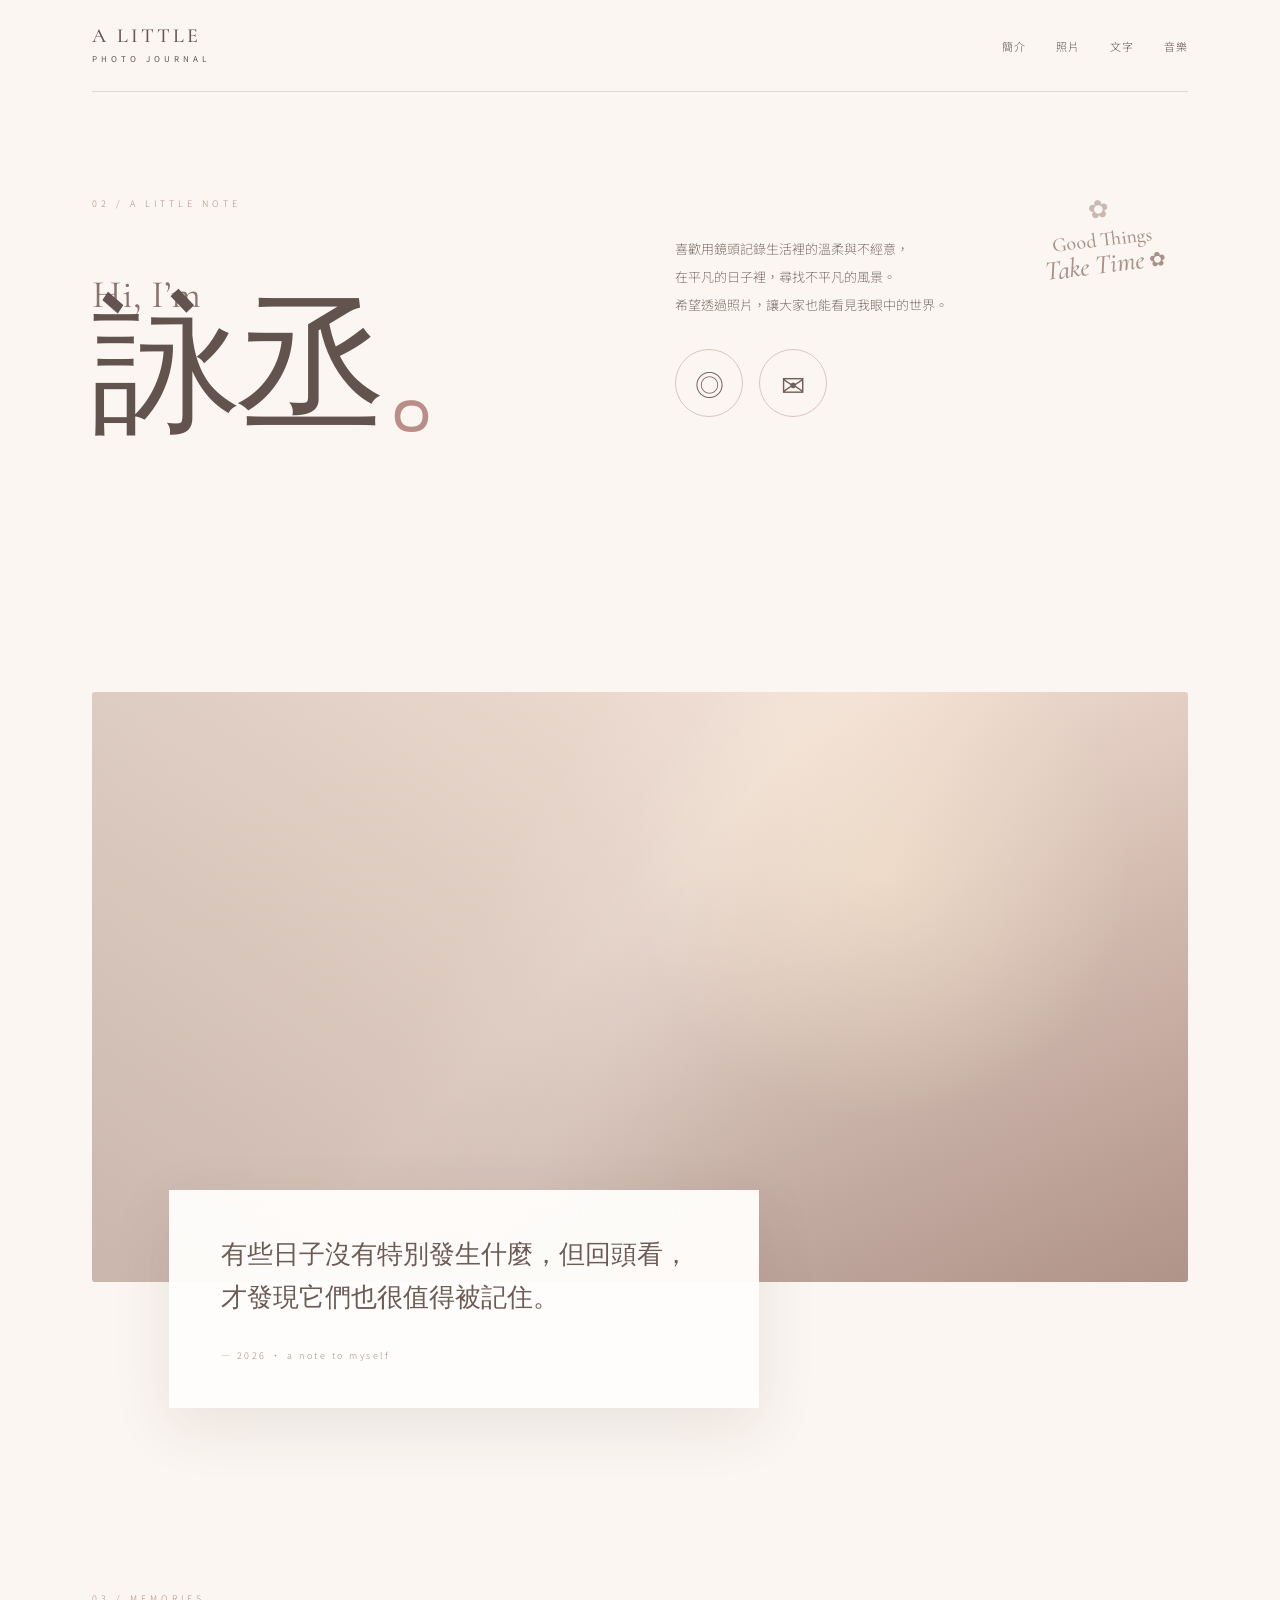
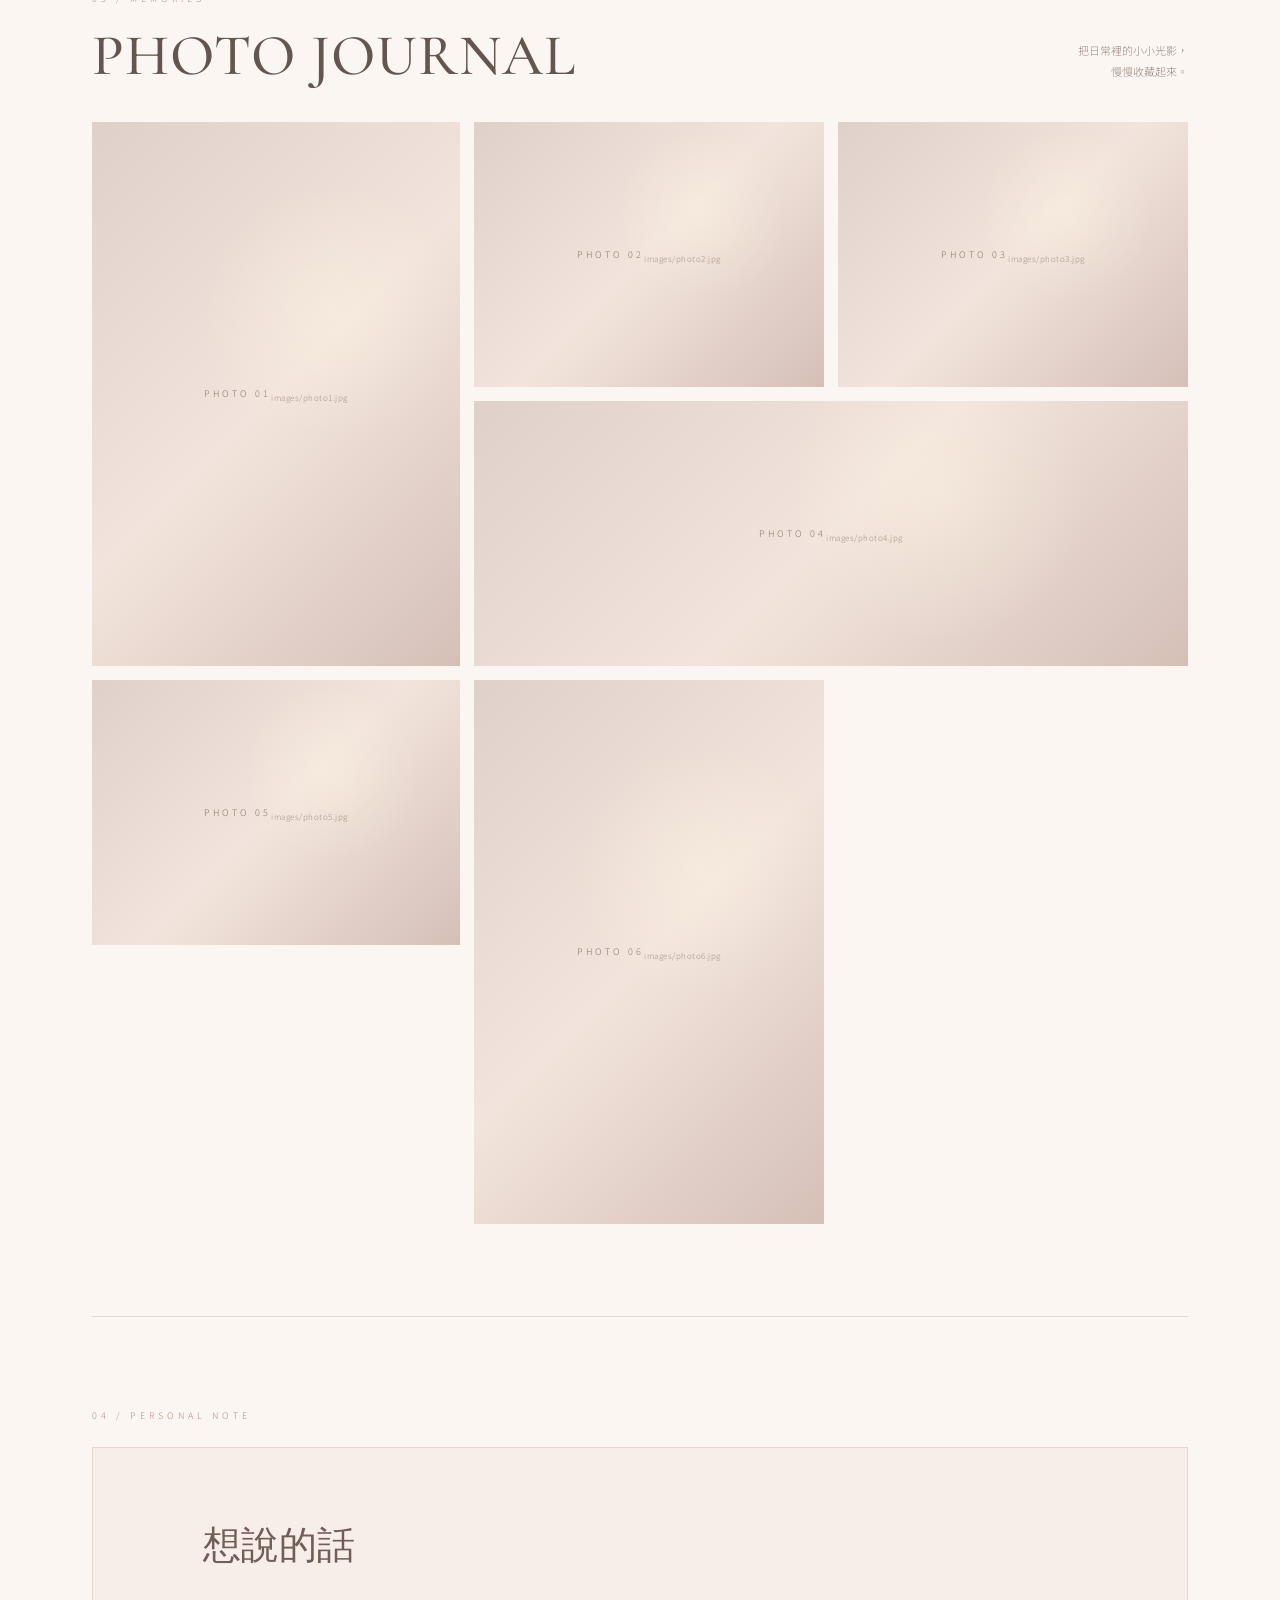
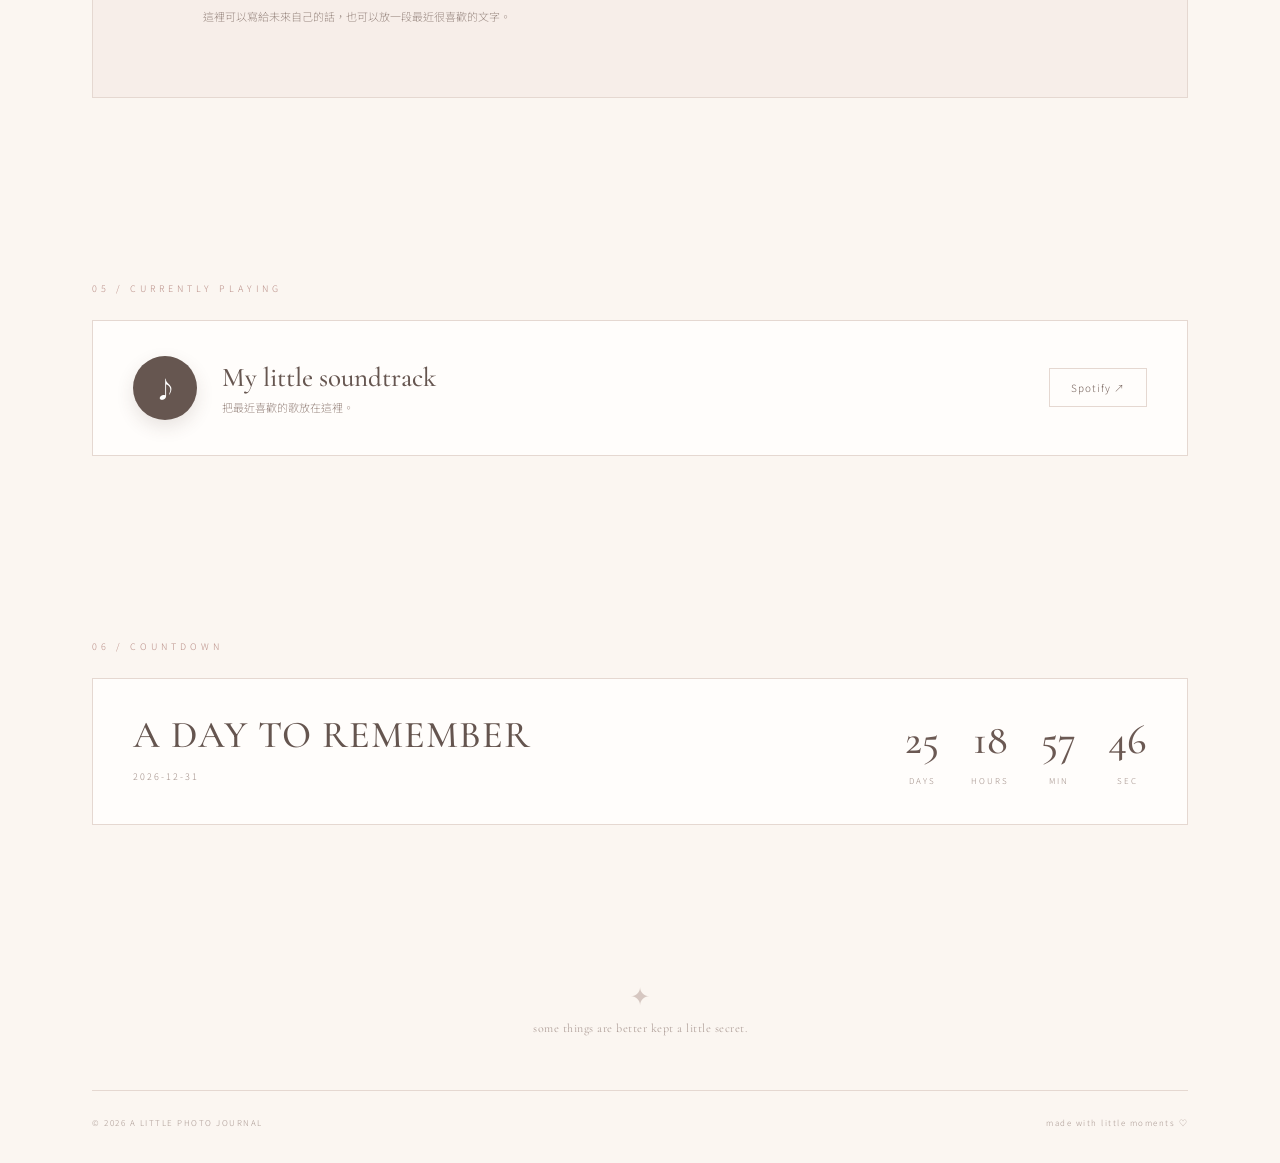
==== index.html @ cb3385e9 "更新 index.html" ====
<!doctype html>

<html lang="zh-Hant">
<head>
<meta charset="utf-8">
<meta name="viewport" content="width=device-width,initial-scale=1">
<meta name="description" content="A Little Photo Journal">
<title>A Little Photo Journal · V9</title>
<link rel="stylesheet" href="style.css">
</head>
<body>
<div class="page">
<header>
  <div class="brand">
    A LITTLE<br>
    <small>PHOTO JOURNAL</small>
  </div>
  <nav>
    <a href="#about">簡介</a>
    <a href="#photos">照片</a>
    <a href="#note">文字</a>
    <a href="#music">音樂</a>
  </nav>
</header>
<main>
<!-- =========================
     01 / ABOUT
========================= -->
<section id="about" class="intro">
  <div class="eyebrow">
    02 / A LITTLE NOTE
  </div>
  <div class="introGrid">
<div>
  <p class="hi">Hi, I’m</p>
  <h1>詠丞<span>。</span></h1>
</div>
<div class="introText">
  <p>
    喜歡用鏡頭記錄生活裡的溫柔與不經意，<br>
    在平凡的日子裡，尋找不平凡的風景。<br>
    希望透過照片，讓大家也能看見我眼中的世界。
  </p>
  <div class="socials">
    <a
      class="social instagram"
      href="#"
      aria-label="Instagram"
      target="_blank"
    >◎</a>
    <a
      class="social email"
      href="mailto:"
      aria-label="Email"
    >✉</a>
  </div>
</div>
  </div>
  <div class="flower">
    Good Things<br>
    <i>Take Time</i> ✿
  </div>
</section>
<!-- =========================
     HERO + ONE QUOTE
========================= -->
<section class="hero">
  <div class="heroPhoto">
<div>
  YOUR HERO PHOTO
  <small>
    把你的照片放到 images/hero.jpg
  </small>
</div>
  </div>
  <!-- 佳句只保留這一個 -->
  <div class="quote">
<p>
  有些日子沒有特別發生什麼，但回頭看，
  才發現它們也很值得被記住。
</p>
<small>
  — 2026 · a note to myself
</small>
  </div>
</section>
<!-- =========================
     03 / PHOTO JOURNAL
========================= -->
<section id="photos">
  <div class="head">
<div>
  <div class="eyebrow">
    03 / MEMORIES
  </div>
  <h2>
    PHOTO JOURNAL
  </h2>
</div>
<p>
  把日常裡的小小光影，<br>
  慢慢收藏起來。
</p>
  </div>
  <div class="grid">
<div class="photo tall">
  PHOTO 01
  <small>images/photo1.jpg</small>
</div>
<div class="photo">
  PHOTO 02
  <small>images/photo2.jpg</small>
</div>
<div class="photo">
  PHOTO 03
  <small>images/photo3.jpg</small>
</div>
<div class="photo wide">
  PHOTO 04
  <small>images/photo4.jpg</small>
</div>
<div class="photo">
  PHOTO 05
  <small>images/photo5.jpg</small>
</div>
<div class="photo tall">
  PHOTO 06
  <small>images/photo6.jpg</small>
</div>
  </div>
</section>
<!-- =========================
     04 / PERSONAL NOTE
     不再放重複佳句
========================= -->
<section id="note" class="note">
  <div class="eyebrow">
    04 / PERSONAL NOTE
  </div>
  <div class="noteBox">
<p>
  想說的話
</p>
<small>
  這裡可以寫給未來自己的話，也可以放一段最近很喜歡的文字。
</small>
  </div>
</section>
<!-- =========================
     05 / MUSIC
========================= -->
<section id="music">
  <div class="eyebrow">
    05 / CURRENTLY PLAYING
  </div>
  <div class="music">
<div class="record">
  ♪
</div>
<div>
  <h3>
    My little soundtrack
  </h3>
  <p>
    把最近喜歡的歌放在這裡。
  </p>
</div>
<a
  href="#"
  class="musicBtn"
  target="_blank"
>
  Spotify ↗
</a>
  </div>
</section>
<!-- =========================
     06 / COUNTDOWN
========================= -->
<section>
  <div class="eyebrow">
    06 / COUNTDOWN
  </div>
  <div class="count">
<div>
  <h2>
    A DAY TO REMEMBER
  </h2>
  <small>
    2026-12-31
  </small>
</div>
<div class="nums">
  <div>
    <b id="d">0</b>
    <small>DAYS</small>
  </div>
  <div>
    <b id="h">0</b>
    <small>HOURS</small>
  </div>
  <div>
    <b id="m">0</b>
    <small>MIN</small>
  </div>
  <div>
    <b id="s">0</b>
    <small>SEC</small>
  </div>
</div>
  </div>
</section>
<!-- =========================
     SECRET BUTTON
========================= -->
<section class="secret">
  <button id="secretBtn">
    ✦
  </button>
  <p>
    some things are better kept a little secret.
  </p>
</section>
</main>
<footer>
  <span>
    © 2026 A LITTLE PHOTO JOURNAL
  </span>
  <span>
    made with little moments ♡
  </span>
</footer>
</div>
<!-- =========================
     SECRET LOGIN MODAL
========================= -->
<div
  id="modal"
  class="modal hidden"
>
  <div class="modalBox">
<button
  id="close"
  aria-label="Close"
>
  ×
</button>
<div class="eyebrow">
  PRIVATE AREA
</div>
<h2>
  Welcome back.
</h2>
<p>
  輸入密碼進入編輯區
</p>
<input
  id="pw"
  type="password"
  placeholder="Password"
  autocomplete="current-password"
>
<button id="enter">
  Enter
</button>
<div id="err"></div>
  </div>
</div>
<script src="script.js"></script>
</body>
</html>
---- style.css ----
@import url('https://fonts.googleapis.com/css2?family=Cormorant+Garamond:wght@400;500;600&family=Noto+Sans+TC:wght@300;400;500&display=swap');

:root{
  --bg:#fbf6f1;
  --paper:#fffdfb;
  --cream:#f5ebe5;
  --pink:#d8b8b0;
  --rose:#b98e87;
  --brown:#665650;
  --muted:#9d8d86;
  --line:#e5d8d1;
}

*{
  box-sizing:border-box;
}

html{
  scroll-behavior:smooth;
}

body{
  margin:0;
  background:var(--bg);
  color:var(--brown);
  font-family:'Noto Sans TC',sans-serif;
  font-weight:300;
}

.page{
  width:min(1180px,100%);
  margin:auto;
  padding:0 42px;
}

/* =========================
   HEADER
========================= */

header{
  height:92px;
  display:flex;
  align-items:center;
  justify-content:space-between;
  border-bottom:1px solid var(--line);
}

.brand{
  font:500 20px/0.85 'Cormorant Garamond',serif;
  letter-spacing:3px;
  color:var(--brown);
}

.brand small{
  display:block;
  margin-top:8px;
  font:400 8px 'Noto Sans TC',sans-serif;
  letter-spacing:4px;
}

nav{
  display:flex;
  gap:30px;
}

nav a{
  position:relative;
  color:var(--brown);
  text-decoration:none;
  font-size:11px;
  letter-spacing:1px;
}

nav a::after{
  content:"";
  position:absolute;
  left:0;
  bottom:-6px;
  width:0;
  height:1px;
  background:var(--rose);
  transition:.3s;
}

nav a:hover::after{
  width:100%;
}

/* =========================
   COMMON
========================= */

section{
  padding:92px 0;
}

.eyebrow{
  margin-bottom:25px;
  color:var(--rose);
  font-size:9px;
  letter-spacing:4px;
}

h1,h2,h3,p{
  margin-top:0;
}

/* =========================
   INTRO
========================= */

.intro{
  position:relative;
  min-height:590px;
  padding-top:105px;
  padding-bottom:70px;
}

.introGrid{
  display:grid;
  grid-template-columns:1fr 1fr;
  gap:70px;
  align-items:end;
}

.hi{
  margin:0 0 -8px;
  font:400 39px 'Cormorant Garamond',serif;
  color:#88736c;
}

h1{
  margin:0;
  font:500 clamp(90px,12vw,150px)/.78 'Cormorant Garamond',serif;
  letter-spacing:-6px;
  color:#62534e;
}

h1 span{
  color:var(--rose);
}

.introText{
  max-width:480px;
  padding-bottom:10px;
  font-size:13px;
  line-height:2.15;
  color:#81716b;
}

.socials{
  display:flex;
  gap:16px;
  margin-top:30px;
}

.social{
  width:68px;
  height:68px;
  display:grid;
  place-items:center;
  border:1px solid #d8c6bf;
  border-radius:50%;
  color:#725f59;
  text-decoration:none;
  font-size:29px;
  transition:.3s;
}

.social:hover{
  background:#725f59;
  color:#fff;
  transform:translateY(-3px);
}

/* decorative flower text */

.flower{
  position:absolute;
  right:25px;
  top:105px;
  text-align:center;
  color:#aa9189;
  font:500 20px/1.05 'Cormorant Garamond',serif;
  transform:rotate(-7deg);
}

.flower::before{
  content:"✿";
  display:block;
  margin-bottom:7px;
  font-size:25px;
  opacity:.6;
}

.flower i{
  font-size:27px;
  font-style:italic;
}

/* =========================
   HERO
========================= */

.hero{
  padding-top:10px;
}

.heroPhoto{
  position:relative;
  height:590px;
  overflow:hidden;
  border-radius:3px;
  display:flex;
  align-items:flex-end;
  justify-content:center;
  text-align:center;

  background:
    linear-gradient(
      180deg,
      rgba(255,240,225,.12),
      rgba(86,64,55,.22)
    ),
    linear-gradient(
      135deg,
      #d8c7bd 0%,
      #efdcd2 45%,
      #c9aaa0 100%
    );

  color:rgba(255,255,255,.8);
  letter-spacing:3px;
  font-size:10px;
}

.heroPhoto::before{
  content:"";
  position:absolute;
  inset:0;
  background:
    radial-gradient(
      circle at 72% 30%,
      rgba(255,241,211,.45),
      transparent 28%
    ),
    linear-gradient(
      120deg,
      transparent 35%,
      rgba(255,255,255,.12),
      transparent 65%
    );
}

.heroPhoto > div{
  position:relative;
  z-index:1;
  padding-bottom:42px;
}

.heroPhoto small{
  display:block;
  margin-top:9px;
  font-size:9px;
  letter-spacing:1px;
  opacity:.75;
}

/* quote card */

.quote{
  position:relative;
  z-index:2;
  width:min(590px,88%);
  margin:-92px 0 0 7%;
  padding:44px 52px;
  background:rgba(255,253,251,.97);
  box-shadow:0 18px 55px rgba(75,52,45,.10);
}

.quote p{
  margin:0 0 20px;
  font:400 26px/1.65 'Cormorant Garamond',serif;
  color:#6d5b55;
}

.quote small{
  color:#a18e87;
  font-size:9px;
  letter-spacing:2.5px;
}

/* =========================
   PHOTO JOURNAL
========================= */

.head{
  display:flex;
  justify-content:space-between;
  align-items:flex-end;
  margin-bottom:40px;
}

.head h2{
  margin:0;
}

.head p{
  margin:0;
  color:#9b8982;
  font-size:11px;
  line-height:1.9;
  text-align:right;
}

h2{
  font:500 58px/.9 'Cormorant Garamond',serif;
  letter-spacing:1px;
  color:#65554f;
}

/* photo grid */

.grid{
  display:grid;
  grid-template-columns:1.05fr 1fr 1fr;
  grid-auto-rows:265px;
  gap:14px;
}

.photo{
  position:relative;
  overflow:hidden;
  display:flex;
  align-items:center;
  justify-content:center;
  text-align:center;

  background:
    linear-gradient(
      135deg,
      #dfd0c9,
      #f2e4dc 50%,
      #d5c0b8
    );

  color:rgba(105,82,74,.75);
  font-size:9px;
  letter-spacing:3px;
  transition:.4s;
}

.photo::before{
  content:"";
  position:absolute;
  inset:0;
  background:
    radial-gradient(
      circle at 65% 35%,
      rgba(255,246,227,.35),
      transparent 30%
    );
}

.photo:hover{
  transform:translateY(-4px);
  box-shadow:0 14px 30px rgba(70,50,43,.10);
}

.photo > *{
  position:relative;
  z-index:1;
}

.photo small{
  display:block;
  margin-top:8px;
  color:rgba(105,82,74,.55);
  font-size:8px;
  letter-spacing:.5px;
}

.tall{
  grid-row:span 2;
}

.wide{
  grid-column:span 2;
}

/* =========================
   PERSONAL NOTE
========================= */

.note{
  border-top:1px solid var(--line);
}

.noteBox{
  padding:70px 10%;
  border:1px solid var(--line);
  background:#f7eee9;
}

.noteBox p{
  margin:0 0 27px;
  font:400 38px/1.5 'Cormorant Garamond',serif;
  color:#705e57;
}

.noteBox small{
  color:#9c8b84;
  font-size:11px;
  line-height:2;
}

/* =========================
   MUSIC
========================= */

.music,
.count{
  display:flex;
  align-items:center;
  gap:25px;
  padding:35px 40px;
  background:var(--paper);
  border:1px solid var(--line);
}

.record{
  width:64px;
  height:64px;
  flex:none;
  display:grid;
  place-items:center;
  border-radius:50%;
  background:#665650;
  color:white;
  font-size:23px;
  box-shadow:0 7px 18px rgba(75,54,48,.13);
}

.music h3{
  margin:0 0 5px;
  font:500 27px 'Cormorant Garamond',serif;
}

.music p{
  margin:0;
  color:#9b8982;
  font-size:11px;
}

.musicBtn{
  margin-left:auto;
  padding:11px 21px;
  border:1px solid var(--line);
  color:#77645d;
  text-decoration:none;
  font-size:10px;
  letter-spacing:1px;
  transition:.3s;
}

.musicBtn:hover{
  background:#77645d;
  color:#fff;
}

/* =========================
   COUNTDOWN
========================= */

.count{
  justify-content:space-between;
}

.count h2{
  margin:0 0 9px;
  font-size:38px;
}

.count > div > small{
  color:#a08e87;
  font-size:9px;
  letter-spacing:2px;
}

.nums{
  display:flex;
  gap:32px;
  text-align:center;
}

.nums b{
  display:block;
  font:500 42px 'Cormorant Garamond',serif;
  color:#6b5953;
}

.nums small{
  color:#a18f88;
  font-size:8px;
  letter-spacing:2px;
}

/* =========================
   SECRET
========================= */

.secret{
  padding:65px 0 55px;
  text-align:center;
}

.secret button{
  border:0;
  background:none;
  color:#b8a29a;
  font-size:24px;
  cursor:pointer;
  opacity:.55;
  transition:.35s;
}

.secret button:hover{
  opacity:1;
  transform:rotate(15deg) scale(1.15);
}

.secret p{
  margin:9px 0 0;
  color:#b0a09a;
  font:400 12px 'Cormorant Garamond',serif;
  letter-spacing:.5px;
}

/* =========================
   FOOTER
========================= */

footer{
  display:flex;
  justify-content:space-between;
  padding:26px 0 35px;
  border-top:1px solid var(--line);
  color:#aa9992;
  font-size:8px;
  letter-spacing:1.5px;
}

/* =========================
   PASSWORD MODAL
========================= */

.modal{
  position:fixed;
  inset:0;
  z-index:100;
  display:grid;
  place-items:center;
  padding:20px;
  background:rgba(57,43,38,.35);
  backdrop-filter:blur(8px);
}

.hidden{
  display:none;
}

.modalBox{
  position:relative;
  width:min(390px,100%);
  padding:48px;
  text-align:center;
  background:#fbf6f1;
  box-shadow:0 25px 70px rgba(40,30,25,.18);
}

.modalBox #close{
  position:absolute;
  top:13px;
  right:18px;
  border:0;
  background:none;
  color:#9b8982;
  font-size:25px;
  cursor:pointer;
}

.modalBox h2{
  margin-bottom:10px;
  font-size:43px;
}

.modalBox p{
  color:#9d8c85;
  font-size:11px;
}

.modalBox input{
  width:100%;
  margin:12px 0;
  padding:14px;
  border:1px solid var(--line);
  outline:none;
  background:white;
  color:#665650;
  text-align:center;
  font-family:'Noto Sans TC',sans-serif;
}

.modalBox input:focus{
  border-color:#c6a49c;
}

.modalBox #enter{
  width:100%;
  padding:13px;
  border:0;
  background:#665650;
  color:white;
  cursor:pointer;
  font-size:11px;
  letter-spacing:1px;
  transition:.3s;
}

.modalBox #enter:hover{
  background:#4e403b;
}

.modalBox #err{
  min-height:18px;
  margin-top:10px;
  color:#b56f69;
  font-size:10px;
}

/* =========================
   MOBILE
========================= */

@media(max-width:760px){

  .page{
    padding:0 20px;
  }

  header{
    height:76px;
  }

  .brand{
    font-size:17px;
  }

  nav{
    gap:13px;
  }

  nav a{
    font-size:9px;
  }

  section{
    padding:65px 0;
  }

  .intro{
    min-height:auto;
    padding-top:70px;
  }

  .introGrid{
    grid-template-columns:1fr;
    gap:38px;
  }

  .hi{
    font-size:34px;
  }

  h1{
    font-size:86px;
    letter-spacing:-4px;
  }

  .introText{
    font-size:12px;
  }

  .flower{
    display:none;
  }

  .social{
    width:60px;
    height:60px;
    font-size:25px;
  }

  .heroPhoto{
    height:430px;
  }

  .quote{
    width:92%;
    margin:-52px auto 0;
    padding:30px 27px;
  }

  .quote p{
    font-size:22px;
  }

  .head{
    display:block;
  }

  .head p{
    margin-top:18px;
    text-align:left;
  }

  h2{
    font-size:46px;
  }

  .grid{
    grid-template-columns:1fr 1fr;
    grid-auto-rows:205px;
    gap:9px;
  }

  .noteBox{
    padding:42px 25px;
  }

  .noteBox p{
    font-size:29px;
  }

  .music,
  .count{
    padding:25px;
    flex-wrap:wrap;
  }

  .musicBtn{
    margin-left:0;
  }

  .nums{
    width:100%;
    justify-content:space-between;
    gap:7px;
  }

  .count h2{
    font-size:29px;
  }

  .nums b{
    font-size:31px;
  }

  footer{
    display:block;
    line-height:2;
  }

  footer span{
    display:block;
  }

  .modalBox{
    padding:42px 28px;
  }
}
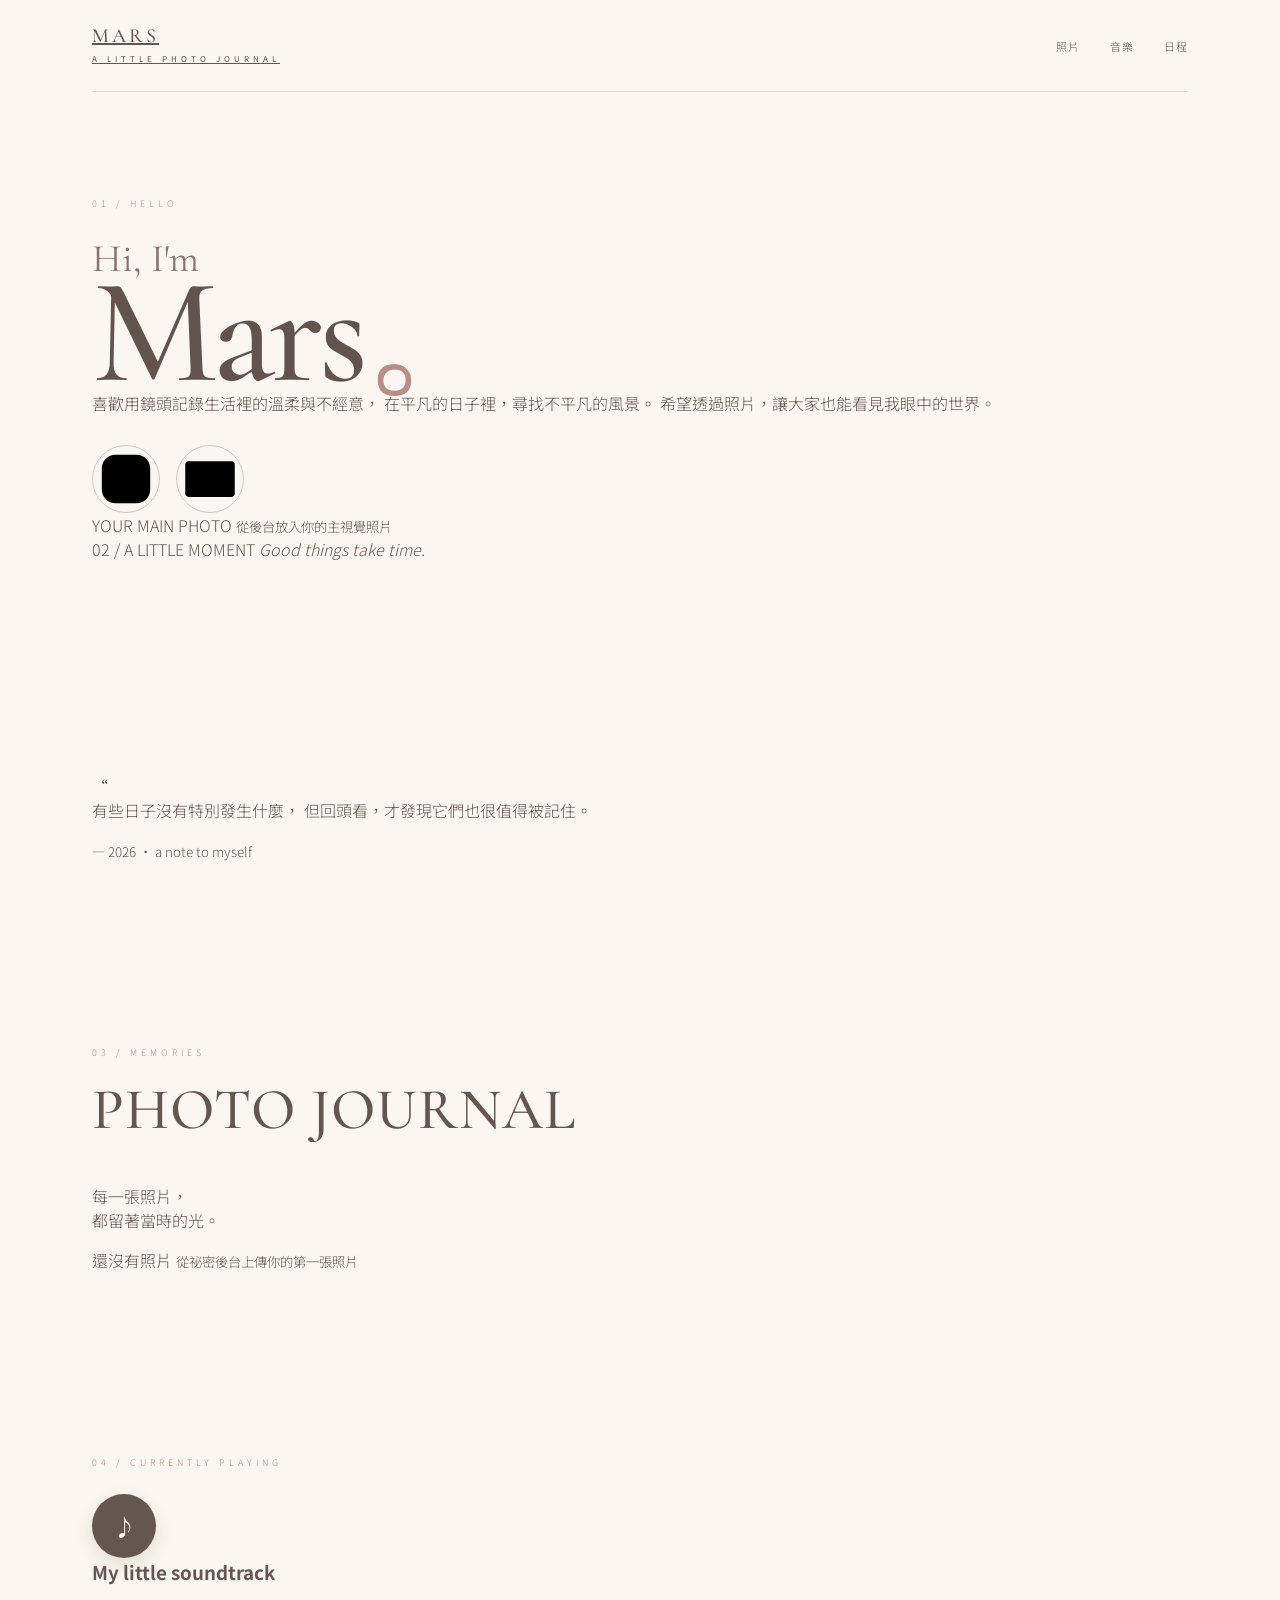
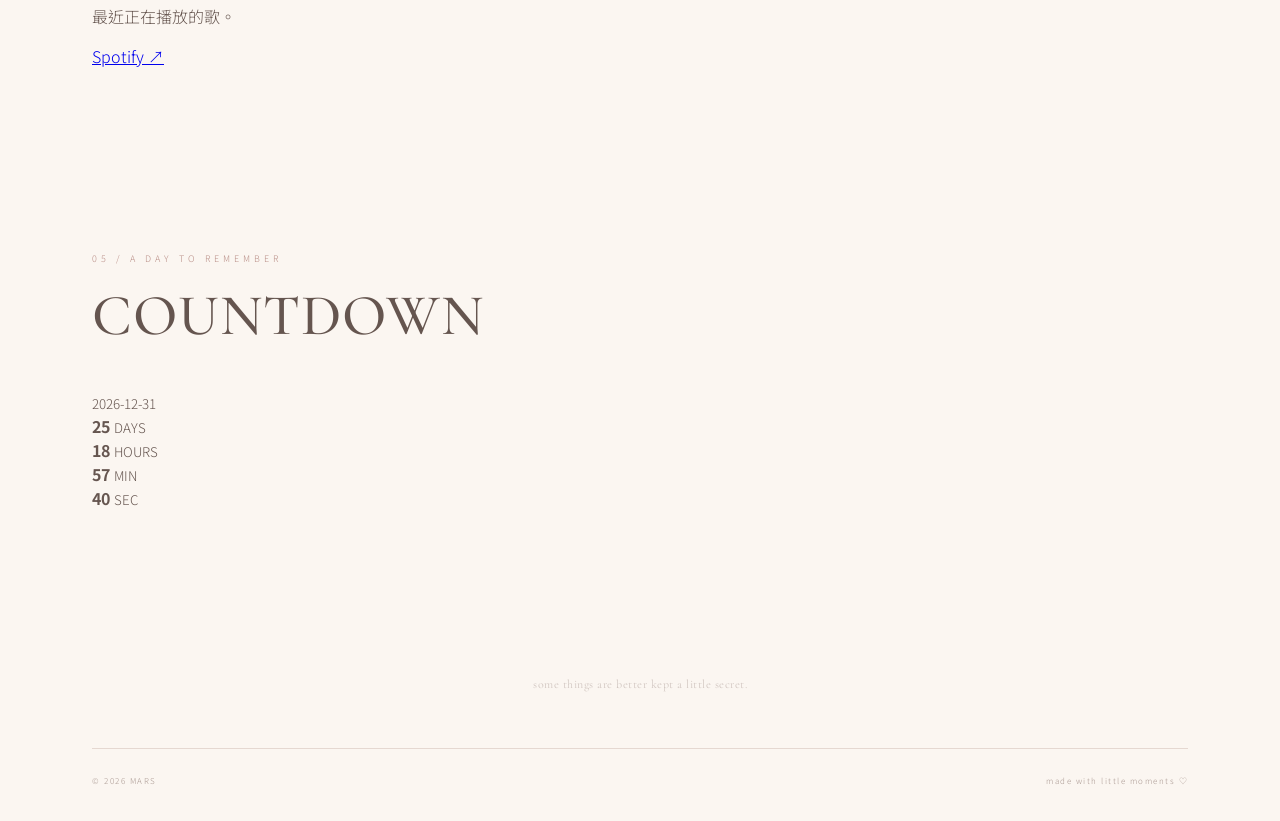
==== commit 2f12829f: "更新 index.html" ====
--- a/index.html
+++ b/index.html
@@ -4,82 +4,139 @@
 <head>
 <meta charset="utf-8">
 <meta name="viewport" content="width=device-width,initial-scale=1">
-<meta name="description" content="A Little Photo Journal">
-<title>A Little Photo Journal · V9</title>
+<meta name="description" content="Mars · A Little Photo Journal">
+<title>Mars · A Little Photo Journal</title>
 <link rel="stylesheet" href="style.css">
 </head>
 <body>
 <div class="page">
 <header>
-  <div class="brand">
-    A LITTLE<br>
-    <small>PHOTO JOURNAL</small>
-  </div>
+  <a class="brand" href="#">
+    MARS
+    <small>A LITTLE PHOTO JOURNAL</small>
+  </a>
   <nav>
-    <a href="#about">簡介</a>
     <a href="#photos">照片</a>
-    <a href="#note">文字</a>
     <a href="#music">音樂</a>
+    <a href="#schedule">日程</a>
   </nav>
 </header>
 <main>
 <!-- =========================
-     01 / ABOUT
-========================= -->
-<section id="about" class="intro">
-  <div class="eyebrow">
-    02 / A LITTLE NOTE
-  </div>
-  <div class="introGrid">
-<div>
-  <p class="hi">Hi, I’m</p>
-  <h1>詠丞<span>。</span></h1>
-</div>
-<div class="introText">
-  <p>
-    喜歡用鏡頭記錄生活裡的溫柔與不經意，<br>
-    在平凡的日子裡，尋找不平凡的風景。<br>
-    希望透過照片，讓大家也能看見我眼中的世界。
-  </p>
-  <div class="socials">
-    <a
-      class="social instagram"
-      href="#"
-      aria-label="Instagram"
-      target="_blank"
-    >◎</a>
-    <a
-      class="social email"
-      href="mailto:"
-      aria-label="Email"
-    >✉</a>
-  </div>
-</div>
-  </div>
-  <div class="flower">
-    Good Things<br>
-    <i>Take Time</i> ✿
-  </div>
-</section>
-<!-- =========================
-     HERO + ONE QUOTE
-========================= -->
-<section class="hero">
-  <div class="heroPhoto">
-<div>
-  YOUR HERO PHOTO
+     01 / HOME
+========================= -->
+<section class="intro">
+  <div class="intro-copy">
+<div class="eyebrow">
+  01 / HELLO
+</div>
+<p class="hi">
+  Hi, I'm
+</p>
+<h1 id="name">
+  Mars<span>。</span>
+</h1>
+<p id="introText" class="intro-text">
+  喜歡用鏡頭記錄生活裡的溫柔與不經意，
+  在平凡的日子裡，尋找不平凡的風景。
+  希望透過照片，讓大家也能看見我眼中的世界。
+</p>
+<!-- IG / EMAIL -->
+<div class="socials">
+  <a
+    id="instagramLink"
+    class="social"
+    href="https://www.instagram.com/_oso7.m4r5/"
+    target="_blank"
+    rel="noopener"
+    aria-label="Instagram"
+  >
+    <!-- Instagram icon -->
+    <svg viewBox="0 0 24 24">
+      <rect
+        x="3.2"
+        y="3.2"
+        width="17.6"
+        height="17.6"
+        rx="5"
+      />
+      <circle
+        cx="12"
+        cy="12"
+        r="4.1"
+      />
+      <circle
+        class="dot"
+        cx="17.5"
+        cy="6.6"
+        r="1.1"
+      />
+    </svg>
+  </a>
+  <a
+    id="emailLink"
+    class="social"
+    href="mailto:marsmars1000507@gmail.com"
+    aria-label="Gmail"
+  >
+    <!-- Gmail style icon -->
+    <svg viewBox="0 0 24 24">
+      <path
+        d="M3.5 6.2
+           L12 12.7
+           L20.5 6.2"
+      />
+      <path
+        d="M4.2 5.5
+           H19.8
+           C20.5 5.5 21 6 21 6.7
+           V17.3
+           C21 18 20.5 18.5 19.8 18.5
+           H4.2
+           C3.5 18.5 3 18 3 17.3
+           V6.7
+           C3 6 3.5 5.5 4.2 5.5Z"
+      />
+    </svg>
+  </a>
+</div>
+  </div>
+  <!-- MAIN VISUAL -->
+  <div class="hero-visual">
+<div
+  id="heroPhoto"
+  class="hero-photo placeholder"
+>
+  <span>
+    YOUR MAIN PHOTO
+  </span>
   <small>
-    把你的照片放到 images/hero.jpg
+    從後台放入你的主視覺照片
   </small>
 </div>
-  </div>
-  <!-- 佳句只保留這一個 -->
-  <div class="quote">
-<p>
-  有些日子沒有特別發生什麼，但回頭看，
-  才發現它們也很值得被記住。
-</p>
-<small>
+<div class="hero-caption">
+  <span>
+    02 / A LITTLE MOMENT
+  </span>
+  <i>
+    Good things take time.
+  </i>
+</div>
+  </div>
+</section>
+<!-- =========================
+     02 / QUOTE
+========================= -->
+<section class="quote-section">
+  <div class="quote-card">
+<div class="quote-mark">
+  “
+</div>
+<p id="quote">
+  有些日子沒有特別發生什麼，
+  但回頭看，才發現它們也很值得被記住。
+</p>
+<small id="quoteAuthor">
   — 2026 · a note to myself
 </small>
   </div>
@@ -87,8 +144,11 @@
 <!-- =========================
      03 / PHOTO JOURNAL
 ========================= -->
-<section id="photos">
-  <div class="head">
+<section
+  id="photos"
+  class="photos-section"
+>
+  <div class="section-head">
 <div>
   <div class="eyebrow">
     03 / MEMORIES
@@ -98,124 +158,104 @@
   </h2>
 </div>
 <p>
-  把日常裡的小小光影，<br>
-  慢慢收藏起來。
-</p>
-  </div>
-  <div class="grid">
-<div class="photo tall">
-  PHOTO 01
-  <small>images/photo1.jpg</small>
-</div>
-<div class="photo">
-  PHOTO 02
-  <small>images/photo2.jpg</small>
-</div>
-<div class="photo">
-  PHOTO 03
-  <small>images/photo3.jpg</small>
-</div>
-<div class="photo wide">
-  PHOTO 04
-  <small>images/photo4.jpg</small>
-</div>
-<div class="photo">
-  PHOTO 05
-  <small>images/photo5.jpg</small>
-</div>
-<div class="photo tall">
-  PHOTO 06
-  <small>images/photo6.jpg</small>
-</div>
-  </div>
-</section>
-<!-- =========================
-     04 / PERSONAL NOTE
-     不再放重複佳句
-========================= -->
-<section id="note" class="note">
+  每一張照片，<br>
+  都留著當時的光。
+</p>
+  </div>
+  <div
+    id="photoGrid"
+    class="photo-grid"
+  >
+<div class="empty-photo">
+  還沒有照片
+  <small>
+    從祕密後台上傳你的第一張照片
+  </small>
+</div>
+  </div>
+</section>
+<!-- =========================
+     04 / MUSIC
+========================= -->
+<section
+  id="music"
+  class="music-section"
+>
   <div class="eyebrow">
-    04 / PERSONAL NOTE
-  </div>
-  <div class="noteBox">
-<p>
-  想說的話
-</p>
-<small>
-  這裡可以寫給未來自己的話，也可以放一段最近很喜歡的文字。
-</small>
-  </div>
-</section>
-<!-- =========================
-     05 / MUSIC
-========================= -->
-<section id="music">
-  <div class="eyebrow">
-    05 / CURRENTLY PLAYING
-  </div>
-  <div class="music">
+    04 / CURRENTLY PLAYING
+  </div>
+  <div class="music-card">
 <div class="record">
   ♪
 </div>
-<div>
+<div class="music-copy">
   <h3>
     My little soundtrack
   </h3>
   <p>
-    把最近喜歡的歌放在這裡。
+    最近正在播放的歌。
   </p>
 </div>
 <a
+  id="spotifyLink"
+  class="music-btn"
   href="#"
-  class="musicBtn"
   target="_blank"
+  rel="noopener"
 >
   Spotify ↗
 </a>
   </div>
 </section>
 <!-- =========================
-     06 / COUNTDOWN
-========================= -->
-<section>
+     05 / SCHEDULE
+========================= -->
+<section
+  id="schedule"
+  class="schedule-section"
+>
   <div class="eyebrow">
-    06 / COUNTDOWN
-  </div>
-  <div class="count">
+    05 / A DAY TO REMEMBER
+  </div>
+  <div class="schedule-card">
 <div>
   <h2>
-    A DAY TO REMEMBER
+    COUNTDOWN
   </h2>
-  <small>
+  <small id="countdownDateLabel">
     2026-12-31
   </small>
 </div>
-<div class="nums">
+<div class="countdown">
   <div>
     <b id="d">0</b>
     <small>DAYS</small>
   </div>
   <div>
-    <b id="h">0</b>
+    <b id="h">00</b>
     <small>HOURS</small>
   </div>
   <div>
-    <b id="m">0</b>
+    <b id="m">00</b>
     <small>MIN</small>
   </div>
   <div>
-    <b id="s">0</b>
+    <b id="s">00</b>
     <small>SEC</small>
   </div>
 </div>
   </div>
 </section>
 <!-- =========================
-     SECRET BUTTON
+     SECRET
 ========================= -->
 <section class="secret">
-  <button id="secretBtn">
-    ✦
+
+<button
+id=“secretBtn”
+aria-label=“Private editor”
+
+✦
   </button>
   <p>
     some things are better kept a little secret.
@@ -224,7 +264,7 @@
 </main>
 <footer>
   <span>
-    © 2026 A LITTLE PHOTO JOURNAL
+    © 2026 MARS
   </span>
   <span>
     made with little moments ♡
@@ -232,15 +272,16 @@
 </footer>
 </div>
 <!-- =========================
-     SECRET LOGIN MODAL
+     LOGIN MODAL
 ========================= -->
 <div
   id="modal"
   class="modal hidden"
 >
-  <div class="modalBox">
+  <div class="modal-box">
 <button
   id="close"
+  class="close"
   aria-label="Close"
 >
   ×
@@ -260,10 +301,16 @@
   placeholder="Password"
   autocomplete="current-password"
 >
-<button id="enter">
+<button
+  id="enter"
+  class="enter"
+>
   Enter
 </button>
-<div id="err"></div>
+<div
+  id="err"
+  class="err"
+></div>
   </div>
 </div>
 <script src="script.js"></script>
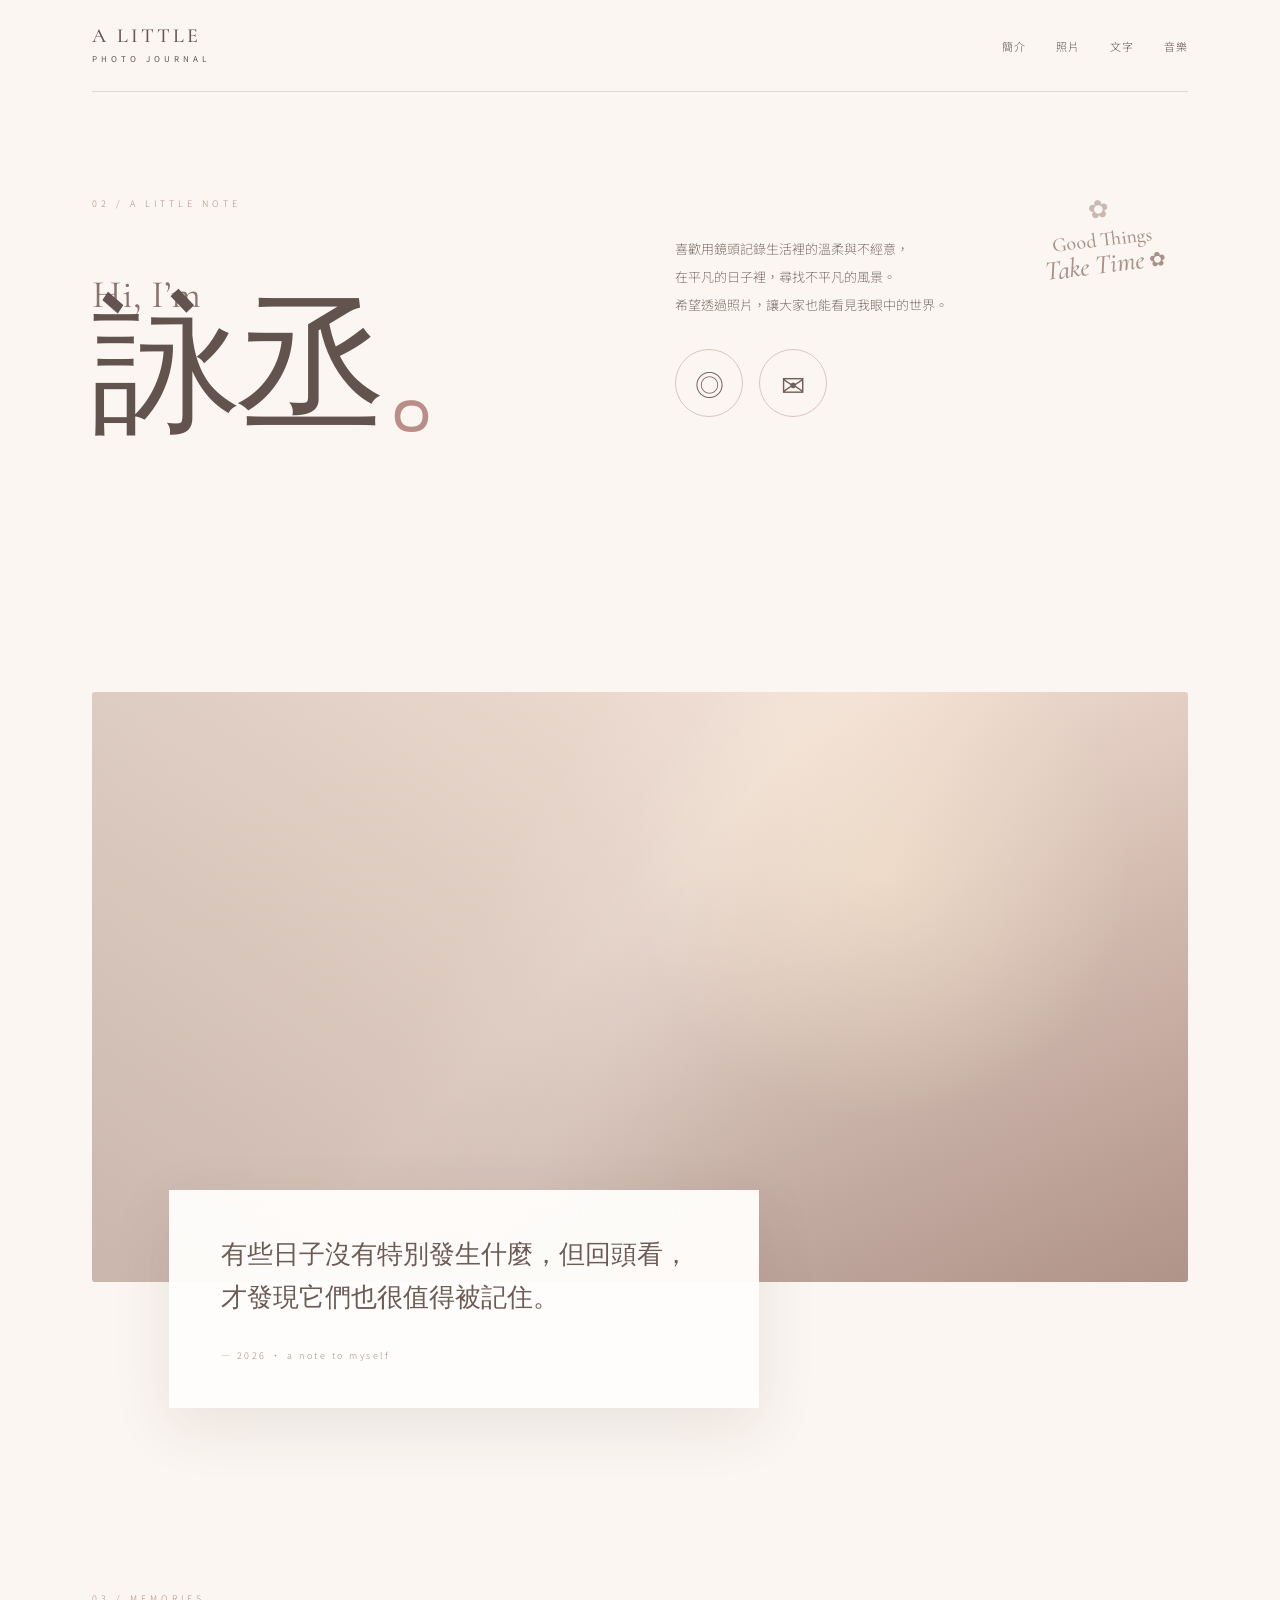
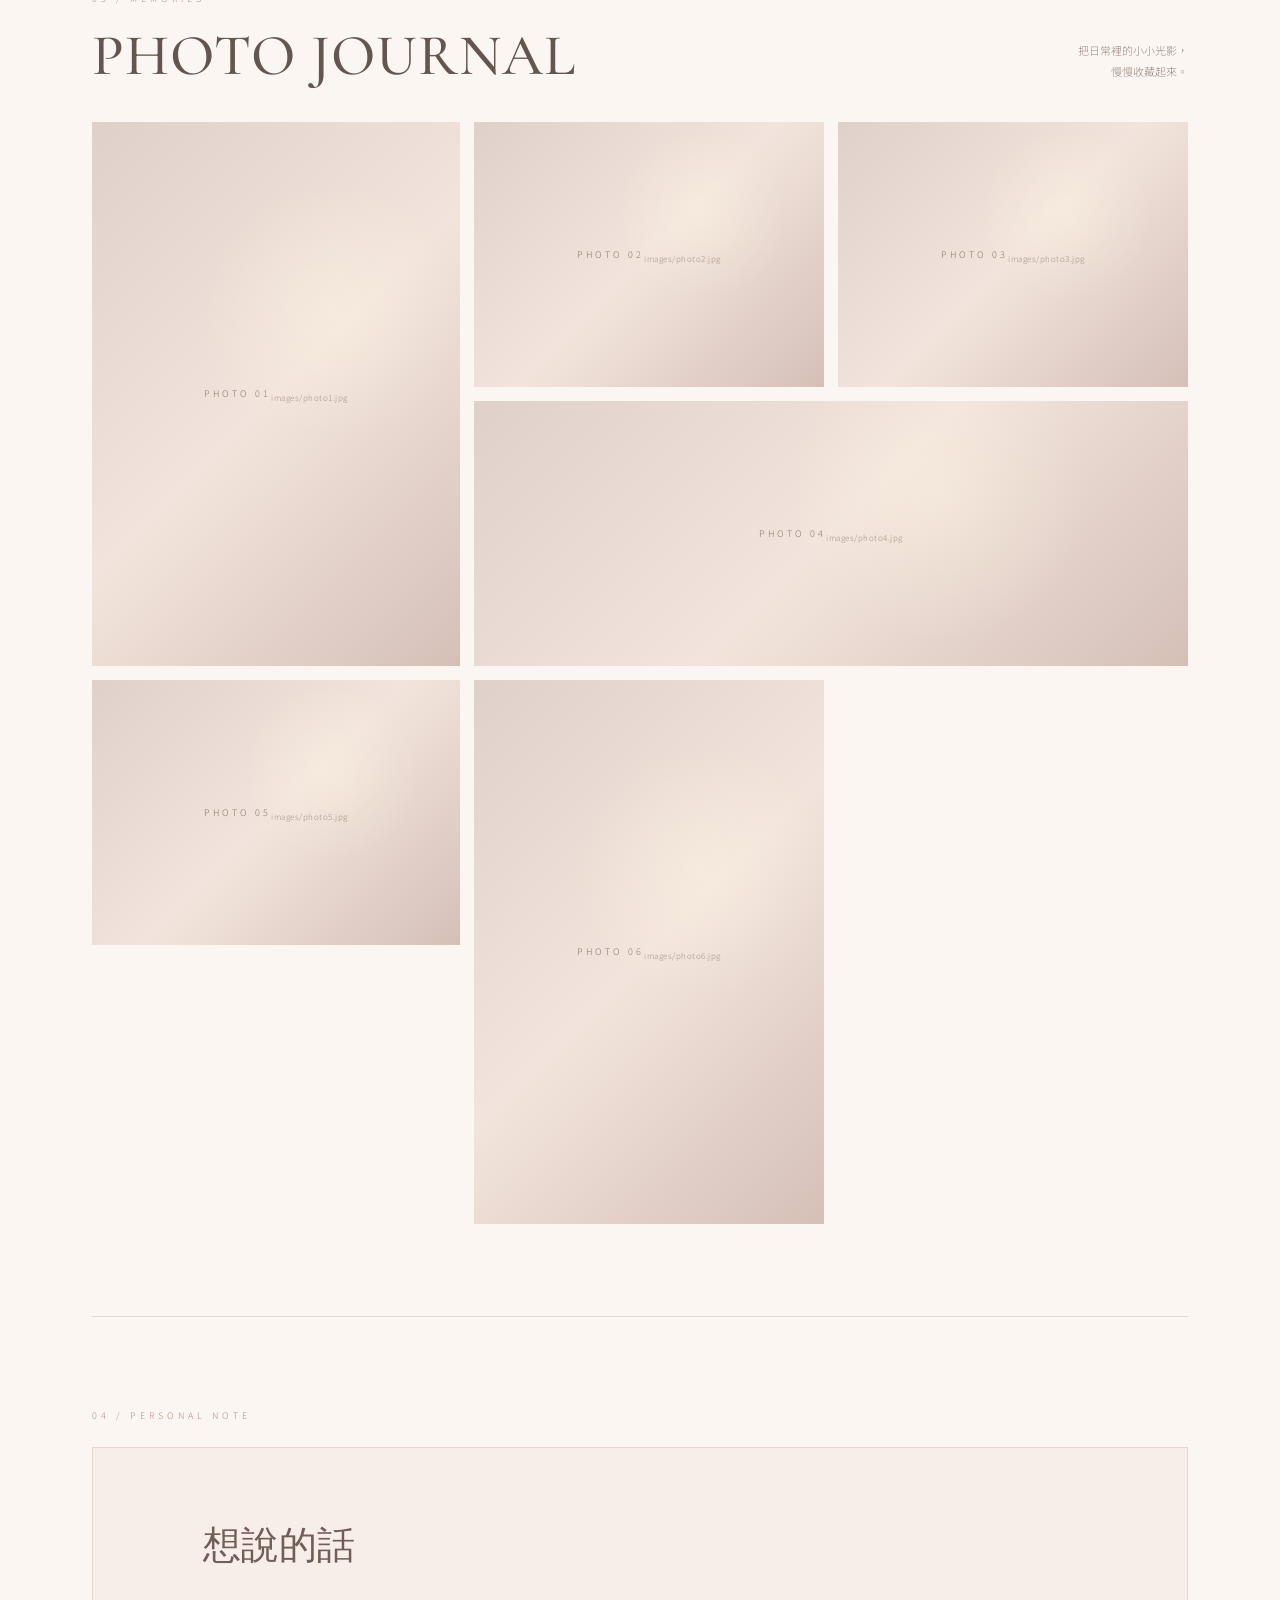
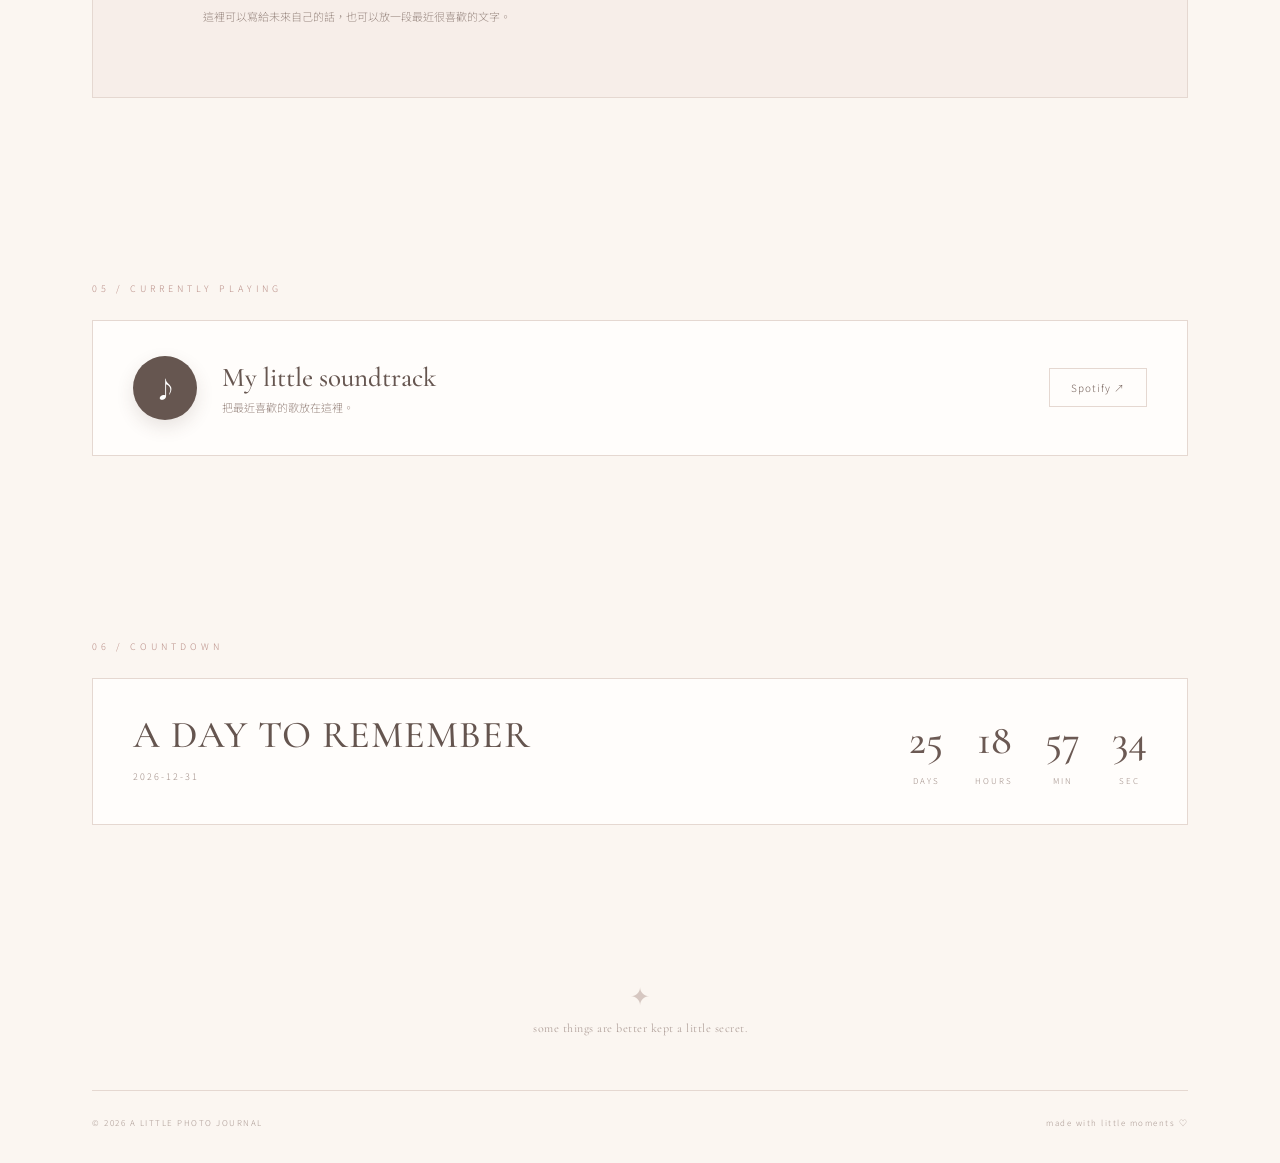
==== commit d7c03ea5: "更新 index.html" ====
--- a/index.html
+++ b/index.html
@@ -4,139 +4,82 @@
 <head>
 <meta charset="utf-8">
 <meta name="viewport" content="width=device-width,initial-scale=1">
-<meta name="description" content="Mars · A Little Photo Journal">
-<title>Mars · A Little Photo Journal</title>
+<meta name="description" content="A Little Photo Journal">
+<title>A Little Photo Journal · V9</title>
 <link rel="stylesheet" href="style.css">
 </head>
 <body>
 <div class="page">
 <header>
-  <a class="brand" href="#">
-    MARS
-    <small>A LITTLE PHOTO JOURNAL</small>
-  </a>
+  <div class="brand">
+    A LITTLE<br>
+    <small>PHOTO JOURNAL</small>
+  </div>
   <nav>
+    <a href="#about">簡介</a>
     <a href="#photos">照片</a>
+    <a href="#note">文字</a>
     <a href="#music">音樂</a>
-    <a href="#schedule">日程</a>
   </nav>
 </header>
 <main>
 <!-- =========================
-     01 / HOME
-========================= -->
-<section class="intro">
-  <div class="intro-copy">
-<div class="eyebrow">
-  01 / HELLO
-</div>
-<p class="hi">
-  Hi, I'm
-</p>
-<h1 id="name">
-  Mars<span>。</span>
-</h1>
-<p id="introText" class="intro-text">
-  喜歡用鏡頭記錄生活裡的溫柔與不經意，
-  在平凡的日子裡，尋找不平凡的風景。
-  希望透過照片，讓大家也能看見我眼中的世界。
-</p>
-<!-- IG / EMAIL -->
-<div class="socials">
-  <a
-    id="instagramLink"
-    class="social"
-    href="https://www.instagram.com/_oso7.m4r5/"
-    target="_blank"
-    rel="noopener"
-    aria-label="Instagram"
-  >
-    <!-- Instagram icon -->
-    <svg viewBox="0 0 24 24">
-      <rect
-        x="3.2"
-        y="3.2"
-        width="17.6"
-        height="17.6"
-        rx="5"
-      />
-      <circle
-        cx="12"
-        cy="12"
-        r="4.1"
-      />
-      <circle
-        class="dot"
-        cx="17.5"
-        cy="6.6"
-        r="1.1"
-      />
-    </svg>
-  </a>
-  <a
-    id="emailLink"
-    class="social"
-    href="mailto:marsmars1000507@gmail.com"
-    aria-label="Gmail"
-  >
-    <!-- Gmail style icon -->
-    <svg viewBox="0 0 24 24">
-      <path
-        d="M3.5 6.2
-           L12 12.7
-           L20.5 6.2"
-      />
-      <path
-        d="M4.2 5.5
-           H19.8
-           C20.5 5.5 21 6 21 6.7
-           V17.3
-           C21 18 20.5 18.5 19.8 18.5
-           H4.2
-           C3.5 18.5 3 18 3 17.3
-           V6.7
-           C3 6 3.5 5.5 4.2 5.5Z"
-      />
-    </svg>
-  </a>
-</div>
-  </div>
-  <!-- MAIN VISUAL -->
-  <div class="hero-visual">
-<div
-  id="heroPhoto"
-  class="hero-photo placeholder"
->
-  <span>
-    YOUR MAIN PHOTO
-  </span>
+     01 / ABOUT
+========================= -->
+<section id="about" class="intro">
+  <div class="eyebrow">
+    02 / A LITTLE NOTE
+  </div>
+  <div class="introGrid">
+<div>
+  <p class="hi">Hi, I’m</p>
+  <h1>詠丞<span>。</span></h1>
+</div>
+<div class="introText">
+  <p>
+    喜歡用鏡頭記錄生活裡的溫柔與不經意，<br>
+    在平凡的日子裡，尋找不平凡的風景。<br>
+    希望透過照片，讓大家也能看見我眼中的世界。
+  </p>
+  <div class="socials">
+    <a
+      class="social instagram"
+      href="#"
+      aria-label="Instagram"
+      target="_blank"
+    >◎</a>
+    <a
+      class="social email"
+      href="mailto:"
+      aria-label="Email"
+    >✉</a>
+  </div>
+</div>
+  </div>
+  <div class="flower">
+    Good Things<br>
+    <i>Take Time</i> ✿
+  </div>
+</section>
+<!-- =========================
+     HERO + ONE QUOTE
+========================= -->
+<section class="hero">
+  <div class="heroPhoto">
+<div>
+  YOUR HERO PHOTO
   <small>
-    從後台放入你的主視覺照片
+    把你的照片放到 images/hero.jpg
   </small>
 </div>
-<div class="hero-caption">
-  <span>
-    02 / A LITTLE MOMENT
-  </span>
-  <i>
-    Good things take time.
-  </i>
-</div>
-  </div>
-</section>
-<!-- =========================
-     02 / QUOTE
-========================= -->
-<section class="quote-section">
-  <div class="quote-card">
-<div class="quote-mark">
-  “
-</div>
-<p id="quote">
-  有些日子沒有特別發生什麼，
-  但回頭看，才發現它們也很值得被記住。
-</p>
-<small id="quoteAuthor">
+  </div>
+  <!-- 佳句只保留這一個 -->
+  <div class="quote">
+<p>
+  有些日子沒有特別發生什麼，但回頭看，
+  才發現它們也很值得被記住。
+</p>
+<small>
   — 2026 · a note to myself
 </small>
   </div>
@@ -144,11 +87,8 @@
 <!-- =========================
      03 / PHOTO JOURNAL
 ========================= -->
-<section
-  id="photos"
-  class="photos-section"
->
-  <div class="section-head">
+<section id="photos">
+  <div class="head">
 <div>
   <div class="eyebrow">
     03 / MEMORIES
@@ -158,104 +98,124 @@
   </h2>
 </div>
 <p>
-  每一張照片，<br>
-  都留著當時的光。
-</p>
-  </div>
-  <div
-    id="photoGrid"
-    class="photo-grid"
-  >
-<div class="empty-photo">
-  還沒有照片
-  <small>
-    從祕密後台上傳你的第一張照片
-  </small>
-</div>
-  </div>
-</section>
-<!-- =========================
-     04 / MUSIC
-========================= -->
-<section
-  id="music"
-  class="music-section"
->
-  <div class="eyebrow">
-    04 / CURRENTLY PLAYING
-  </div>
-  <div class="music-card">
+  把日常裡的小小光影，<br>
+  慢慢收藏起來。
+</p>
+  </div>
+  <div class="grid">
+<div class="photo tall">
+  PHOTO 01
+  <small>images/photo1.jpg</small>
+</div>
+<div class="photo">
+  PHOTO 02
+  <small>images/photo2.jpg</small>
+</div>
+<div class="photo">
+  PHOTO 03
+  <small>images/photo3.jpg</small>
+</div>
+<div class="photo wide">
+  PHOTO 04
+  <small>images/photo4.jpg</small>
+</div>
+<div class="photo">
+  PHOTO 05
+  <small>images/photo5.jpg</small>
+</div>
+<div class="photo tall">
+  PHOTO 06
+  <small>images/photo6.jpg</small>
+</div>
+  </div>
+</section>
+<!-- =========================
+     04 / PERSONAL NOTE
+     不再放重複佳句
+========================= -->
+<section id="note" class="note">
+  <div class="eyebrow">
+    04 / PERSONAL NOTE
+  </div>
+  <div class="noteBox">
+<p>
+  想說的話
+</p>
+<small>
+  這裡可以寫給未來自己的話，也可以放一段最近很喜歡的文字。
+</small>
+  </div>
+</section>
+<!-- =========================
+     05 / MUSIC
+========================= -->
+<section id="music">
+  <div class="eyebrow">
+    05 / CURRENTLY PLAYING
+  </div>
+  <div class="music">
 <div class="record">
   ♪
 </div>
-<div class="music-copy">
+<div>
   <h3>
     My little soundtrack
   </h3>
   <p>
-    最近正在播放的歌。
+    把最近喜歡的歌放在這裡。
   </p>
 </div>
 <a
-  id="spotifyLink"
-  class="music-btn"
   href="#"
+  class="musicBtn"
   target="_blank"
-  rel="noopener"
 >
   Spotify ↗
 </a>
   </div>
 </section>
 <!-- =========================
-     05 / SCHEDULE
-========================= -->
-<section
-  id="schedule"
-  class="schedule-section"
->
-  <div class="eyebrow">
-    05 / A DAY TO REMEMBER
-  </div>
-  <div class="schedule-card">
+     06 / COUNTDOWN
+========================= -->
+<section>
+  <div class="eyebrow">
+    06 / COUNTDOWN
+  </div>
+  <div class="count">
 <div>
   <h2>
-    COUNTDOWN
+    A DAY TO REMEMBER
   </h2>
-  <small id="countdownDateLabel">
+  <small>
     2026-12-31
   </small>
 </div>
-<div class="countdown">
+<div class="nums">
   <div>
     <b id="d">0</b>
     <small>DAYS</small>
   </div>
   <div>
-    <b id="h">00</b>
+    <b id="h">0</b>
     <small>HOURS</small>
   </div>
   <div>
-    <b id="m">00</b>
+    <b id="m">0</b>
     <small>MIN</small>
   </div>
   <div>
-    <b id="s">00</b>
+    <b id="s">0</b>
     <small>SEC</small>
   </div>
 </div>
   </div>
 </section>
 <!-- =========================
-     SECRET
+     SECRET BUTTON
 ========================= -->
 <section class="secret">
-
-<button
-id=“secretBtn”
-aria-label=“Private editor”
-
-✦
+  <button id="secretBtn">
+    ✦
   </button>
   <p>
     some things are better kept a little secret.
@@ -264,7 +224,7 @@
 </main>
 <footer>
   <span>
-    © 2026 MARS
+    © 2026 A LITTLE PHOTO JOURNAL
   </span>
   <span>
     made with little moments ♡
@@ -272,16 +232,15 @@
 </footer>
 </div>
 <!-- =========================
-     LOGIN MODAL
+     SECRET LOGIN MODAL
 ========================= -->
 <div
   id="modal"
   class="modal hidden"
 >
-  <div class="modal-box">
+  <div class="modalBox">
 <button
   id="close"
-  class="close"
   aria-label="Close"
 >
   ×
@@ -301,16 +260,10 @@
   placeholder="Password"
   autocomplete="current-password"
 >
-<button
-  id="enter"
-  class="enter"
->
+<button id="enter">
   Enter
 </button>
-<div
-  id="err"
-  class="err"
-></div>
+<div id="err"></div>
   </div>
 </div>
 <script src="script.js"></script>
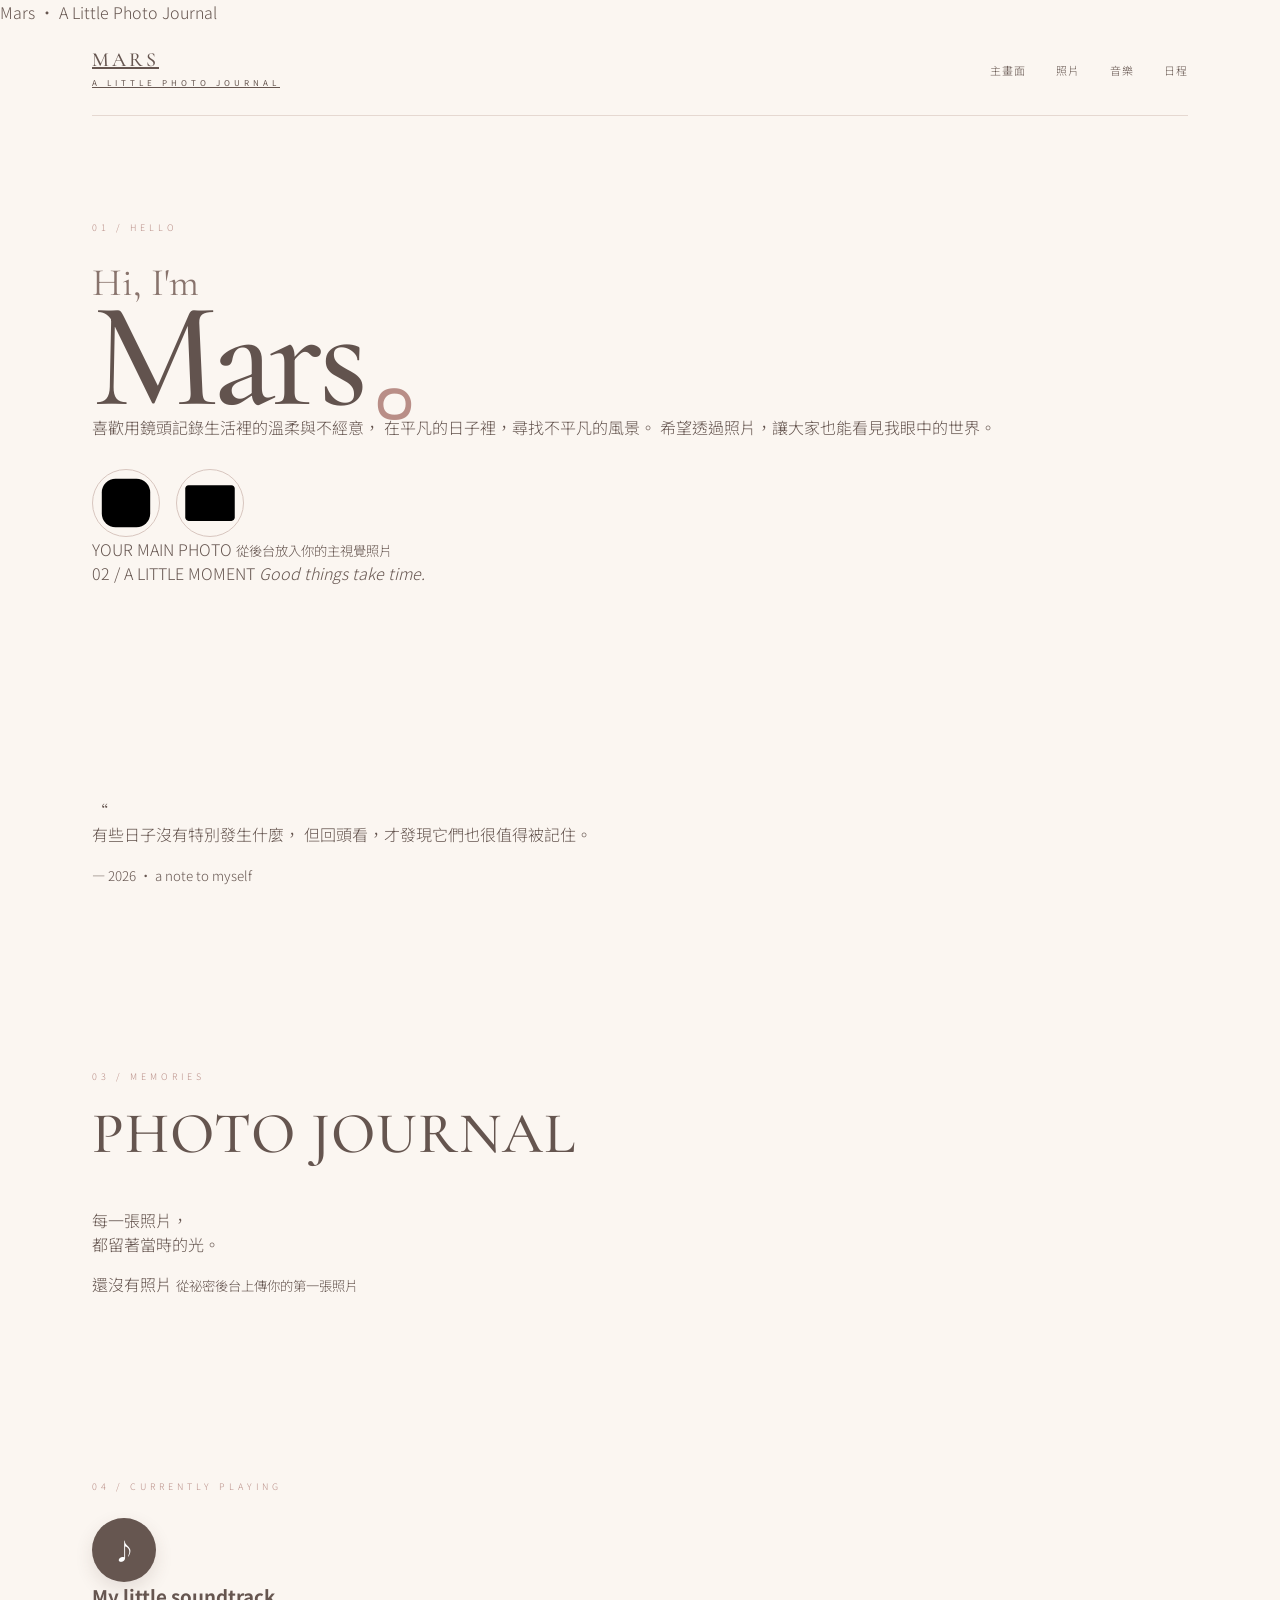
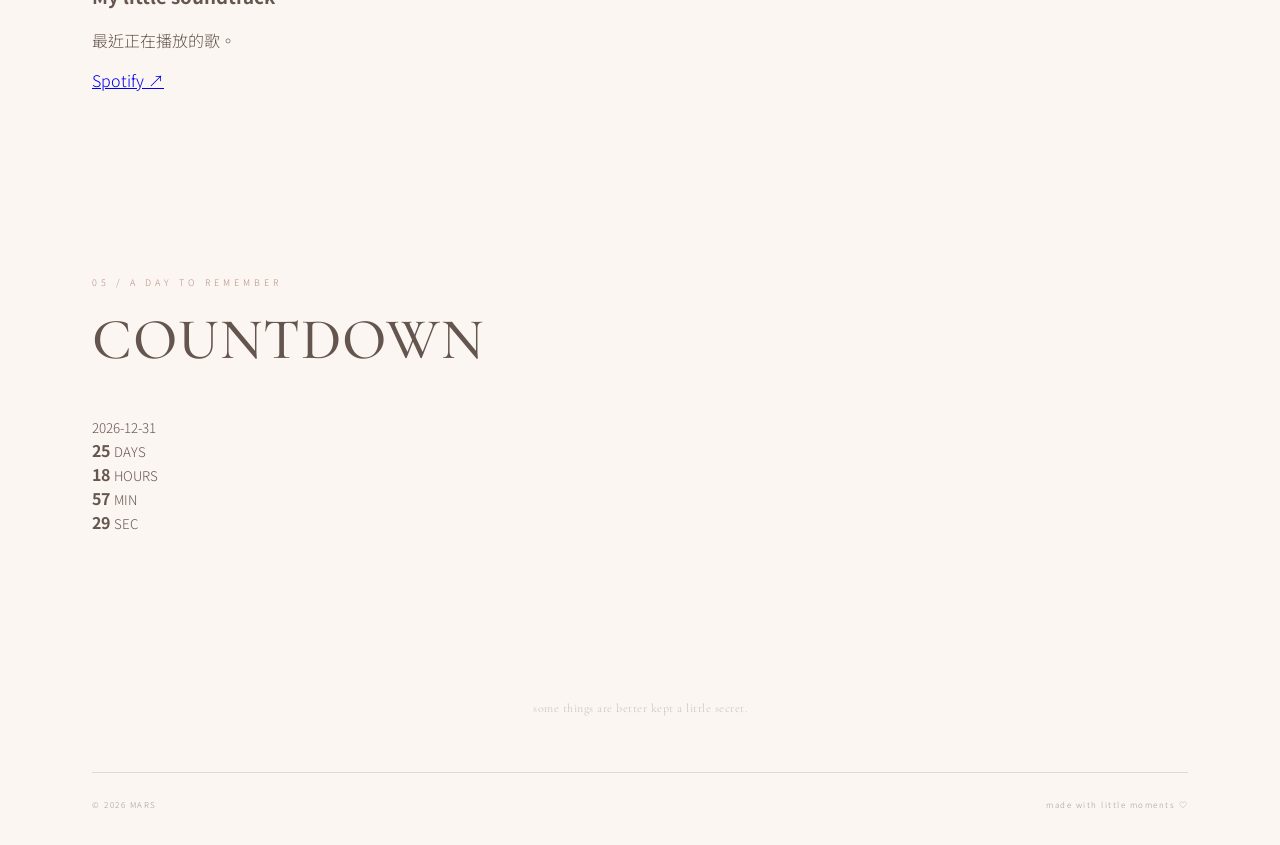
==== commit 189124b0: "更新 index.html" ====
--- a/index.html
+++ b/index.html
@@ -4,82 +4,155 @@
 <head>
 <meta charset="utf-8">
 <meta name="viewport" content="width=device-width,initial-scale=1">
-<meta name="description" content="A Little Photo Journal">
-<title>A Little Photo Journal · V9</title>
+
+<meta
+name=“description”
+content=“Mars · A Little Photo Journal”
+
+<title>Mars · A Little Photo Journal</title>
 <link rel="stylesheet" href="style.css">
 </head>
 <body>
 <div class="page">
+<!-- =========================
+     HEADER
+========================= -->
 <header>
-  <div class="brand">
-    A LITTLE<br>
-    <small>PHOTO JOURNAL</small>
-  </div>
+  <a class="brand" href="#">
+    MARS
+    <small>A LITTLE PHOTO JOURNAL</small>
+  </a>
   <nav>
-    <a href="#about">簡介</a>
+    <a href="#about">主畫面</a>
     <a href="#photos">照片</a>
-    <a href="#note">文字</a>
     <a href="#music">音樂</a>
+    <a href="#schedule">日程</a>
   </nav>
 </header>
 <main>
 <!-- =========================
-     01 / ABOUT
-========================= -->
-<section id="about" class="intro">
-  <div class="eyebrow">
-    02 / A LITTLE NOTE
-  </div>
-  <div class="introGrid">
-<div>
-  <p class="hi">Hi, I’m</p>
-  <h1>詠丞<span>。</span></h1>
-</div>
-<div class="introText">
-  <p>
-    喜歡用鏡頭記錄生活裡的溫柔與不經意，<br>
-    在平凡的日子裡，尋找不平凡的風景。<br>
-    希望透過照片，讓大家也能看見我眼中的世界。
-  </p>
-  <div class="socials">
-    <a
-      class="social instagram"
-      href="#"
-      aria-label="Instagram"
-      target="_blank"
-    >◎</a>
-    <a
-      class="social email"
-      href="mailto:"
-      aria-label="Email"
-    >✉</a>
-  </div>
-</div>
-  </div>
-  <div class="flower">
-    Good Things<br>
-    <i>Take Time</i> ✿
-  </div>
-</section>
-<!-- =========================
-     HERO + ONE QUOTE
-========================= -->
-<section class="hero">
-  <div class="heroPhoto">
-<div>
-  YOUR HERO PHOTO
+     01 / HOME
+========================= -->
+<section
+  id="about"
+  class="intro"
+>
+  <!-- LEFT : INTRO -->
+  <div class="intro-copy">
+<div class="eyebrow">
+  01 / HELLO
+</div>
+<p class="hi">
+  Hi, I'm
+</p>
+<h1 id="name">
+  Mars<span>。</span>
+</h1>
+<p
+  id="introText"
+  class="intro-text"
+>
+  喜歡用鏡頭記錄生活裡的溫柔與不經意，
+  在平凡的日子裡，尋找不平凡的風景。
+  希望透過照片，讓大家也能看見我眼中的世界。
+</p>
+<!-- SOCIAL -->
+<div class="socials">
+  <a
+    id="instagramLink"
+    class="social"
+    href="https://www.instagram.com/_oso7.m4r5/"
+    target="_blank"
+    rel="noopener"
+    aria-label="Instagram"
+  >
+    <svg viewBox="0 0 24 24">
+      <rect
+        x="3.2"
+        y="3.2"
+        width="17.6"
+        height="17.6"
+        rx="5"
+      />
+      <circle
+        cx="12"
+        cy="12"
+        r="4.1"
+      />
+      <circle
+        class="dot"
+        cx="17.5"
+        cy="6.6"
+        r="1.1"
+      />
+    </svg>
+  </a>
+  <a
+    id="emailLink"
+    class="social"
+    href="mailto:marsmars1000507@gmail.com"
+    aria-label="Gmail"
+  >
+    <svg viewBox="0 0 24 24">
+      <path
+        d="M3.5 6.2
+           L12 12.7
+           L20.5 6.2"
+      />
+      <path
+        d="M4.2 5.5
+           H19.8
+           C20.5 5.5 21 6 21 6.7
+           V17.3
+           C21 18 20.5 18.5 19.8 18.5
+           H4.2
+           C3.5 18.5 3 18 3 17.3
+           V6.7
+           C3 6 3.5 5.5 4.2 5.5Z"
+      />
+    </svg>
+  </a>
+</div>
+  </div>
+  <!-- RIGHT : MAIN PHOTO -->
+  <div class="hero-visual">
+<div
+  id="heroPhoto"
+  class="hero-photo placeholder"
+>
+  <span>
+    YOUR MAIN PHOTO
+  </span>
   <small>
-    把你的照片放到 images/hero.jpg
+    從後台放入你的主視覺照片
   </small>
 </div>
-  </div>
-  <!-- 佳句只保留這一個 -->
-  <div class="quote">
-<p>
-  有些日子沒有特別發生什麼，但回頭看，
-  才發現它們也很值得被記住。
-</p>
-<small>
+<div class="hero-caption">
+  <span>
+    02 / A LITTLE MOMENT
+  </span>
+  <i>
+    Good things take time.
+  </i>
+</div>
+  </div>
+</section>
+<!-- =========================
+     02 / QUOTE
+========================= -->
+<section
+  id="quote"
+  class="quote-section"
+>
+  <div class="quote-card">
+<div class="quote-mark">
+  “
+</div>
+<p id="quoteText">
+  有些日子沒有特別發生什麼，
+  但回頭看，才發現它們也很值得被記住。
+</p>
+<small id="quoteAuthor">
   — 2026 · a note to myself
 </small>
   </div>
@@ -87,8 +160,11 @@
 <!-- =========================
      03 / PHOTO JOURNAL
 ========================= -->
-<section id="photos">
-  <div class="head">
+<section
+  id="photos"
+  class="photos-section"
+>
+  <div class="section-head">
 <div>
   <div class="eyebrow">
     03 / MEMORIES
@@ -98,133 +174,128 @@
   </h2>
 </div>
 <p>
-  把日常裡的小小光影，<br>
-  慢慢收藏起來。
-</p>
-  </div>
-  <div class="grid">
-<div class="photo tall">
-  PHOTO 01
-  <small>images/photo1.jpg</small>
-</div>
-<div class="photo">
-  PHOTO 02
-  <small>images/photo2.jpg</small>
-</div>
-<div class="photo">
-  PHOTO 03
-  <small>images/photo3.jpg</small>
-</div>
-<div class="photo wide">
-  PHOTO 04
-  <small>images/photo4.jpg</small>
-</div>
-<div class="photo">
-  PHOTO 05
-  <small>images/photo5.jpg</small>
-</div>
-<div class="photo tall">
-  PHOTO 06
-  <small>images/photo6.jpg</small>
-</div>
-  </div>
-</section>
-<!-- =========================
-     04 / PERSONAL NOTE
-     不再放重複佳句
-========================= -->
-<section id="note" class="note">
+  每一張照片，<br>
+  都留著當時的光。
+</p>
+  </div>
+  <!-- PHOTO GRID -->
+  <div
+    id="photoGrid"
+    class="photo-grid"
+  >
+<!--
+  照片會由後台自動加入這裡。
+  每張照片的資訊會顯示：
+  CAMERA
+  LENS
+  FOCAL LENGTH
+  APERTURE
+  ISO
+  SHUTTER
+  DATE
+-->
+<div class="empty-photo">
+  還沒有照片
+  <small>
+    從祕密後台上傳你的第一張照片
+  </small>
+</div>
+  </div>
+</section>
+<!-- =========================
+     04 / MUSIC
+========================= -->
+<section
+  id="music"
+  class="music-section"
+>
   <div class="eyebrow">
-    04 / PERSONAL NOTE
-  </div>
-  <div class="noteBox">
-<p>
-  想說的話
-</p>
-<small>
-  這裡可以寫給未來自己的話，也可以放一段最近很喜歡的文字。
-</small>
-  </div>
-</section>
-<!-- =========================
-     05 / MUSIC
-========================= -->
-<section id="music">
-  <div class="eyebrow">
-    05 / CURRENTLY PLAYING
-  </div>
-  <div class="music">
+    04 / CURRENTLY PLAYING
+  </div>
+  <div class="music-card">
 <div class="record">
   ♪
 </div>
-<div>
-  <h3>
+<div class="music-copy">
+  <h3 id="musicTitle">
     My little soundtrack
   </h3>
-  <p>
-    把最近喜歡的歌放在這裡。
+  <p id="musicDescription">
+    最近正在播放的歌。
   </p>
 </div>
 <a
+  id="spotifyLink"
+  class="music-btn"
   href="#"
-  class="musicBtn"
   target="_blank"
+  rel="noopener"
 >
   Spotify ↗
 </a>
   </div>
 </section>
 <!-- =========================
-     06 / COUNTDOWN
-========================= -->
-<section>
+     05 / SCHEDULE
+========================= -->
+<section
+  id="schedule"
+  class="schedule-section"
+>
   <div class="eyebrow">
-    06 / COUNTDOWN
-  </div>
-  <div class="count">
+    05 / A DAY TO REMEMBER
+  </div>
+  <div class="schedule-card">
 <div>
   <h2>
-    A DAY TO REMEMBER
+    COUNTDOWN
   </h2>
-  <small>
+  <small id="countdownDateLabel">
     2026-12-31
   </small>
 </div>
-<div class="nums">
+<div class="countdown">
   <div>
     <b id="d">0</b>
     <small>DAYS</small>
   </div>
   <div>
-    <b id="h">0</b>
+    <b id="h">00</b>
     <small>HOURS</small>
   </div>
   <div>
-    <b id="m">0</b>
+    <b id="m">00</b>
     <small>MIN</small>
   </div>
   <div>
-    <b id="s">0</b>
+    <b id="s">00</b>
     <small>SEC</small>
   </div>
 </div>
   </div>
 </section>
 <!-- =========================
-     SECRET BUTTON
+     SECRET EDITOR
 ========================= -->
 <section class="secret">
-  <button id="secretBtn">
-    ✦
+
+<button
+id=“secretBtn”
+aria-label=“Private editor”
+
+✦
   </button>
   <p>
     some things are better kept a little secret.
   </p>
 </section>
 </main>
+<!-- =========================
+     FOOTER
+========================= -->
 <footer>
   <span>
-    © 2026 A LITTLE PHOTO JOURNAL
+    © 2026 MARS
   </span>
   <span>
     made with little moments ♡
@@ -232,15 +303,16 @@
 </footer>
 </div>
 <!-- =========================
-     SECRET LOGIN MODAL
+     LOGIN MODAL
 ========================= -->
 <div
   id="modal"
   class="modal hidden"
 >
-  <div class="modalBox">
+  <div class="modal-box">
 <button
   id="close"
+  class="close"
   aria-label="Close"
 >
   ×
@@ -260,10 +332,16 @@
   placeholder="Password"
   autocomplete="current-password"
 >
-<button id="enter">
+<button
+  id="enter"
+  class="enter"
+>
   Enter
 </button>
-<div id="err"></div>
+<div
+  id="err"
+  class="err"
+></div>
   </div>
 </div>
 <script src="script.js"></script>
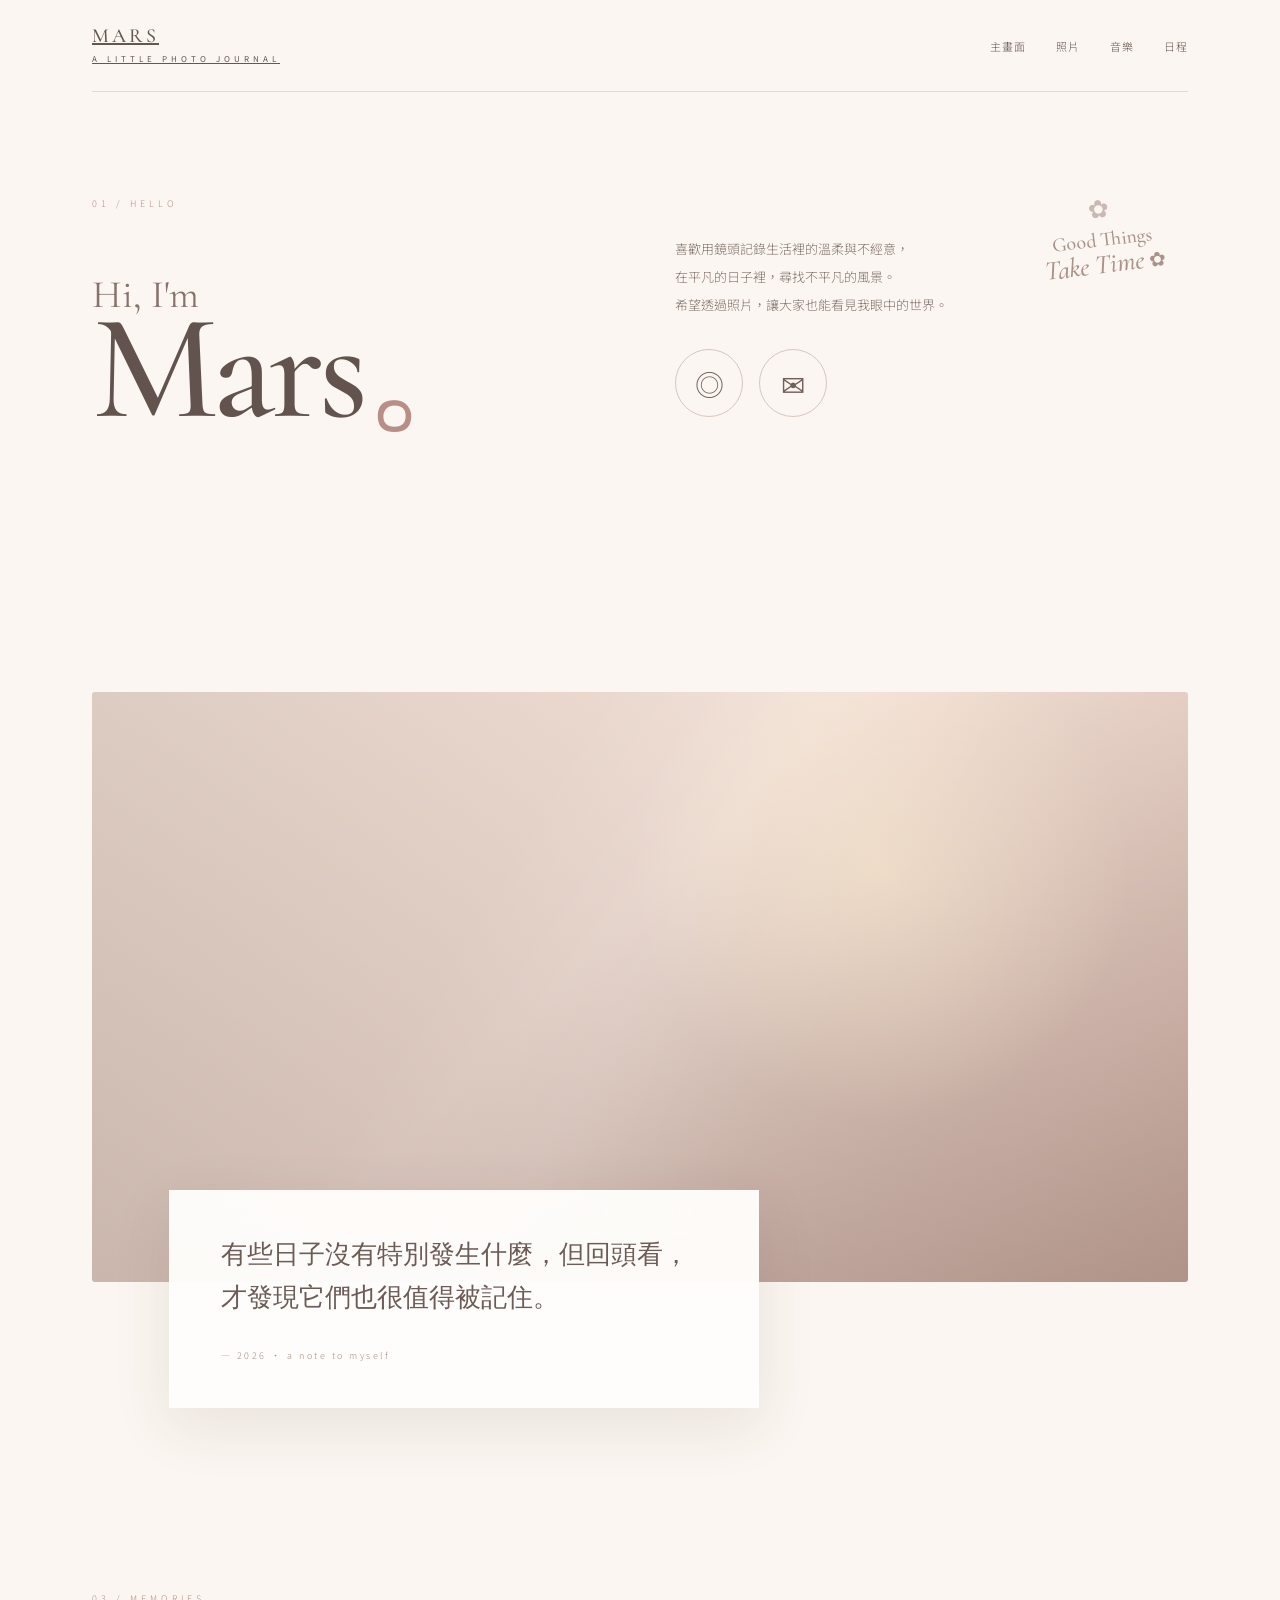
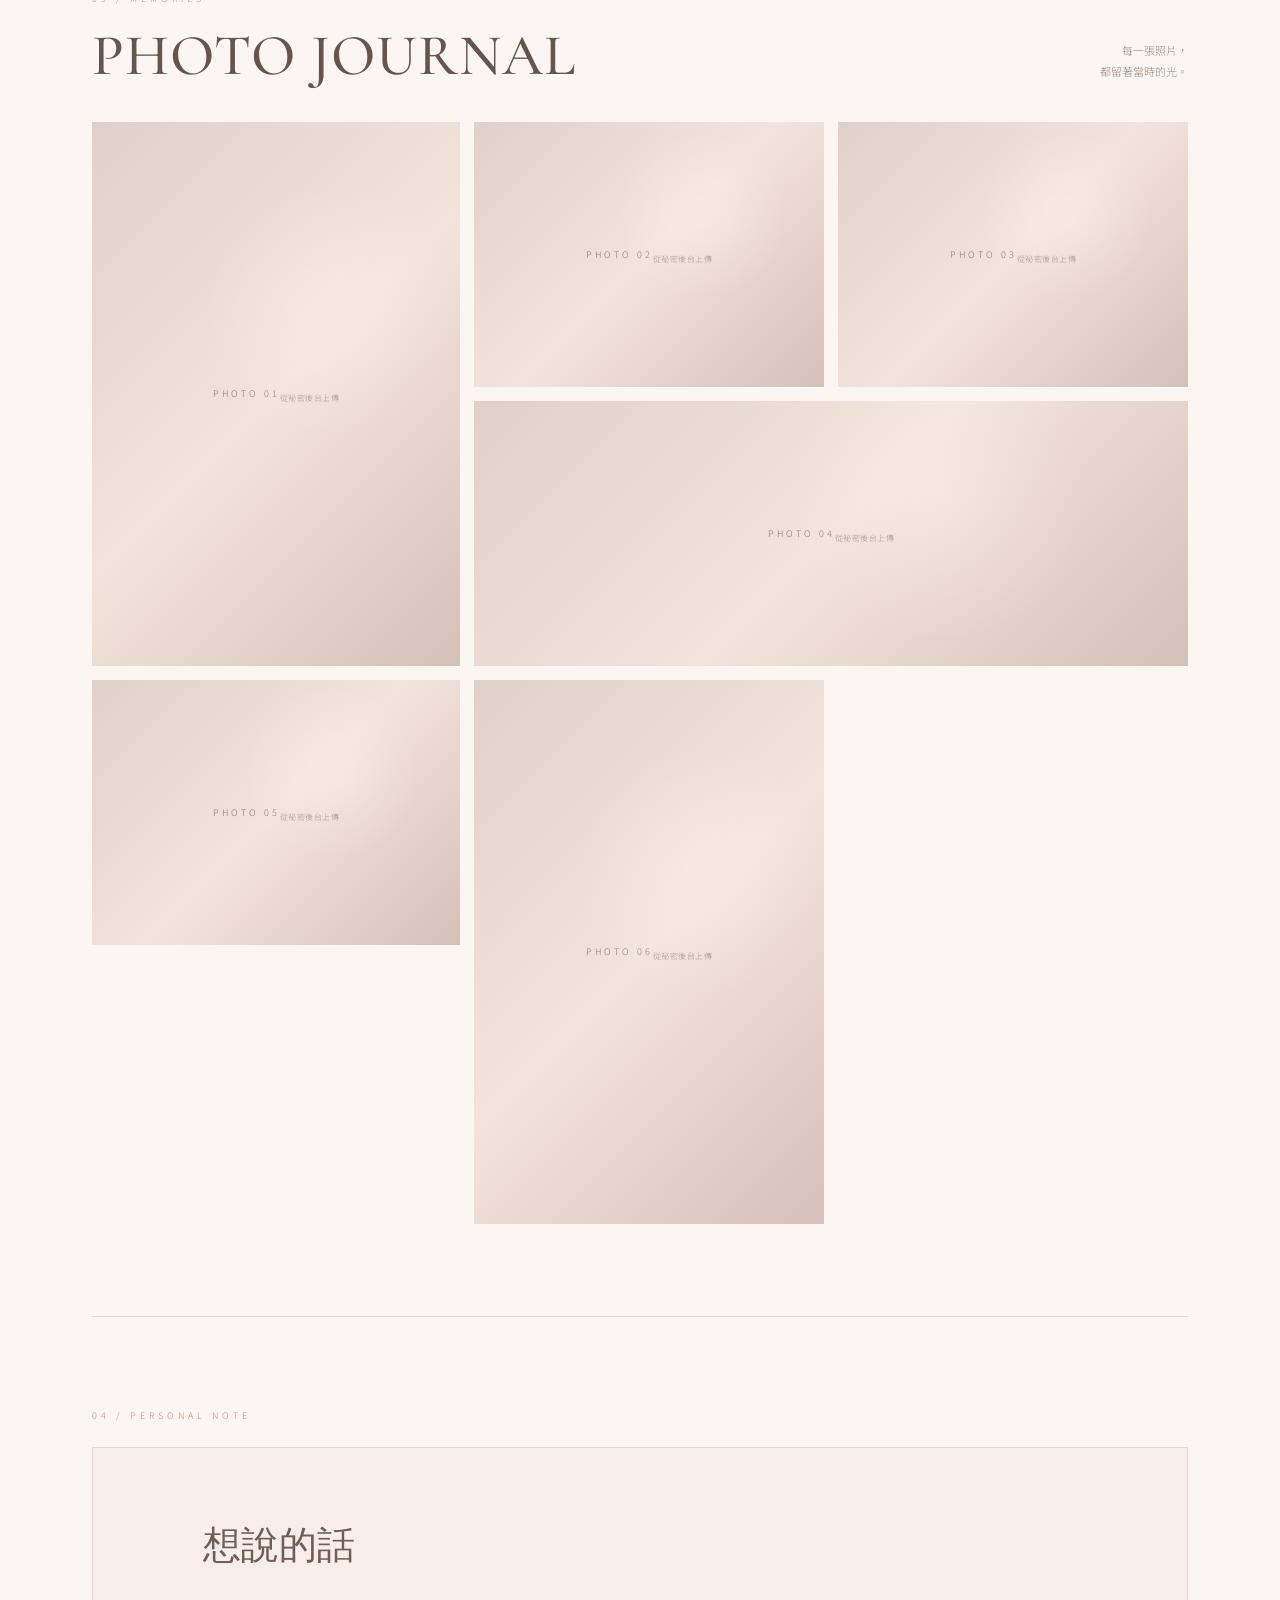
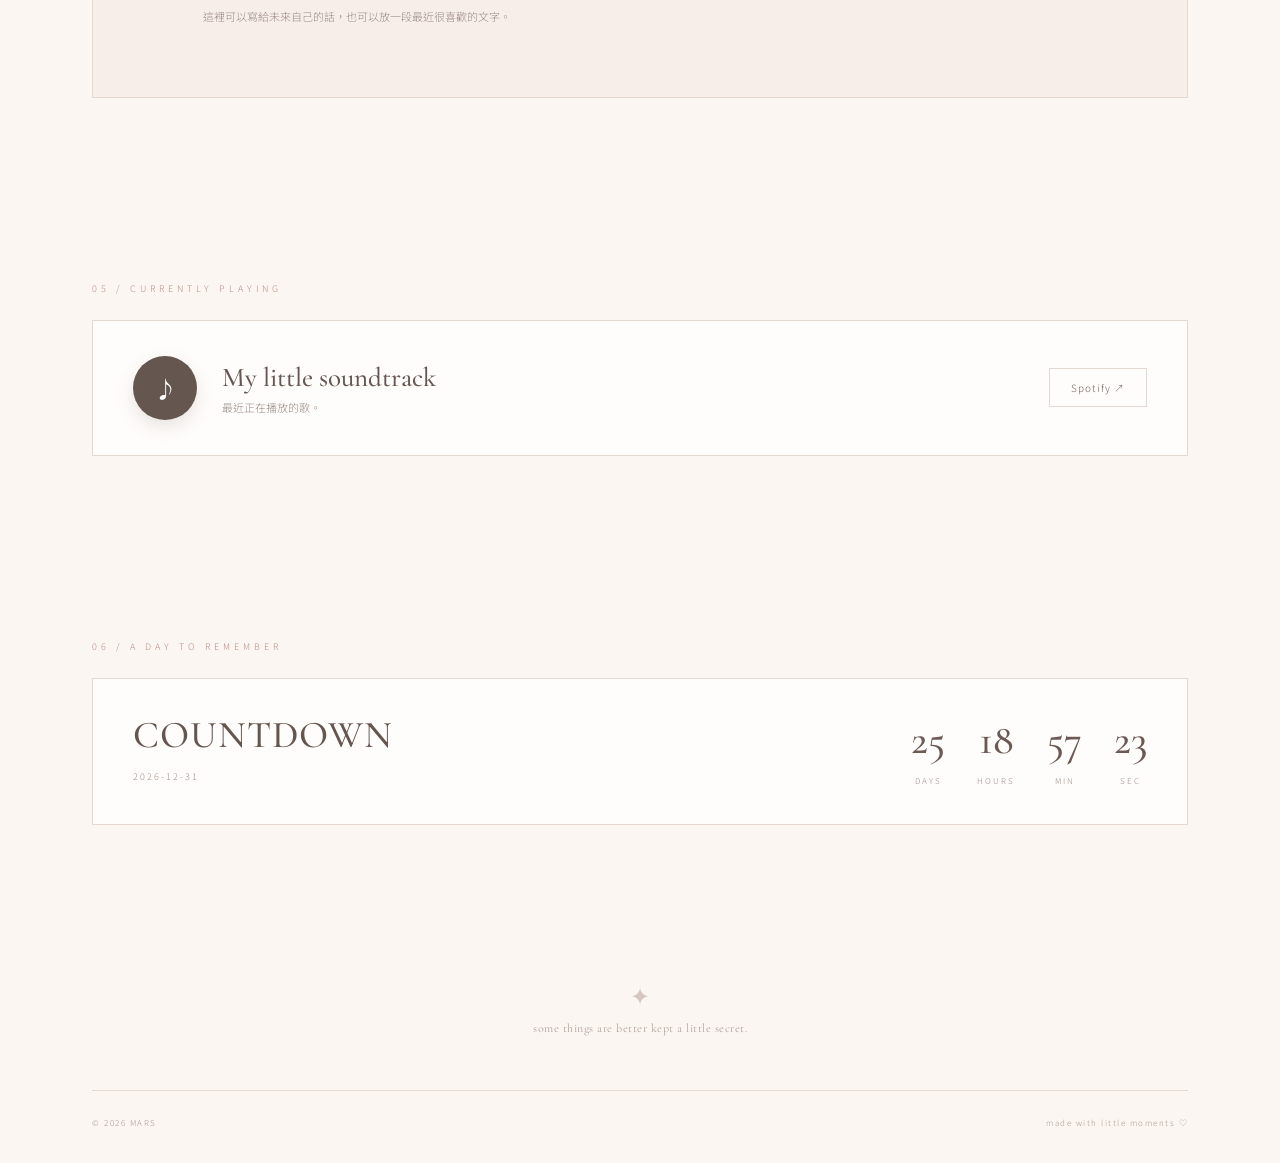
==== commit a01a302e: "還原 V9 原始版面結構並保留 Mars / Supabase 登入" ====
--- a/index.html
+++ b/index.html
@@ -1,22 +1,14 @@
 <!doctype html>
-
 <html lang="zh-Hant">
 <head>
 <meta charset="utf-8">
 <meta name="viewport" content="width=device-width,initial-scale=1">
-
-<meta
-name=“description”
-content=“Mars · A Little Photo Journal”
-
+<meta name="description" content="Mars · A Little Photo Journal">
 <title>Mars · A Little Photo Journal</title>
 <link rel="stylesheet" href="style.css">
 </head>
 <body>
 <div class="page">
-<!-- =========================
-     HEADER
-========================= -->
 <header>
   <a class="brand" href="#">
     MARS
@@ -30,318 +22,116 @@
   </nav>
 </header>
 <main>
-<!-- =========================
-     01 / HOME
-========================= -->
-<section
-  id="about"
-  class="intro"
->
-  <!-- LEFT : INTRO -->
-  <div class="intro-copy">
-<div class="eyebrow">
-  01 / HELLO
-</div>
-<p class="hi">
-  Hi, I'm
-</p>
-<h1 id="name">
-  Mars<span>。</span>
-</h1>
-<p
-  id="introText"
-  class="intro-text"
->
-  喜歡用鏡頭記錄生活裡的溫柔與不經意，
-  在平凡的日子裡，尋找不平凡的風景。
-  希望透過照片，讓大家也能看見我眼中的世界。
-</p>
-<!-- SOCIAL -->
-<div class="socials">
-  <a
-    id="instagramLink"
-    class="social"
-    href="https://www.instagram.com/_oso7.m4r5/"
-    target="_blank"
-    rel="noopener"
-    aria-label="Instagram"
-  >
-    <svg viewBox="0 0 24 24">
-      <rect
-        x="3.2"
-        y="3.2"
-        width="17.6"
-        height="17.6"
-        rx="5"
-      />
-      <circle
-        cx="12"
-        cy="12"
-        r="4.1"
-      />
-      <circle
-        class="dot"
-        cx="17.5"
-        cy="6.6"
-        r="1.1"
-      />
-    </svg>
-  </a>
-  <a
-    id="emailLink"
-    class="social"
-    href="mailto:marsmars1000507@gmail.com"
-    aria-label="Gmail"
-  >
-    <svg viewBox="0 0 24 24">
-      <path
-        d="M3.5 6.2
-           L12 12.7
-           L20.5 6.2"
-      />
-      <path
-        d="M4.2 5.5
-           H19.8
-           C20.5 5.5 21 6 21 6.7
-           V17.3
-           C21 18 20.5 18.5 19.8 18.5
-           H4.2
-           C3.5 18.5 3 18 3 17.3
-           V6.7
-           C3 6 3.5 5.5 4.2 5.5Z"
-      />
-    </svg>
-  </a>
-</div>
+<section id="about" class="intro">
+  <div class="eyebrow">01 / HELLO</div>
+  <div class="introGrid">
+    <div>
+      <p class="hi">Hi, I'm</p>
+      <h1 id="name">Mars<span>。</span></h1>
+    </div>
+    <div class="introText">
+      <p id="introText">
+        喜歡用鏡頭記錄生活裡的溫柔與不經意，<br>
+        在平凡的日子裡，尋找不平凡的風景。<br>
+        希望透過照片，讓大家也能看見我眼中的世界。
+      </p>
+      <div class="socials">
+        <a id="instagramLink" class="social" href="https://www.instagram.com/_oso7.m4r5/" target="_blank" rel="noopener" aria-label="Instagram">◎</a>
+        <a id="emailLink" class="social" href="mailto:marsmars1000507@gmail.com" aria-label="Email">✉</a>
+      </div>
+    </div>
   </div>
-  <!-- RIGHT : MAIN PHOTO -->
-  <div class="hero-visual">
-<div
-  id="heroPhoto"
-  class="hero-photo placeholder"
->
-  <span>
-    YOUR MAIN PHOTO
-  </span>
-  <small>
-    從後台放入你的主視覺照片
-  </small>
-</div>
-<div class="hero-caption">
-  <span>
-    02 / A LITTLE MOMENT
-  </span>
-  <i>
-    Good things take time.
-  </i>
-</div>
+  <div class="flower">Good Things<br><i>Take Time</i> ✿</div>
+</section>
+
+<section class="hero">
+  <div id="heroPhoto" class="heroPhoto">
+    <div>
+      YOUR MAIN PHOTO
+      <small>從後台放入你的主視覺照片</small>
+    </div>
+  </div>
+  <div class="quote">
+    <p id="quoteText">有些日子沒有特別發生什麼，但回頭看，才發現它們也很值得被記住。</p>
+    <small id="quoteAuthor">— 2026 · a note to myself</small>
   </div>
 </section>
-<!-- =========================
-     02 / QUOTE
-========================= -->
-<section
-  id="quote"
-  class="quote-section"
->
-  <div class="quote-card">
-<div class="quote-mark">
-  “
-</div>
-<p id="quoteText">
-  有些日子沒有特別發生什麼，
-  但回頭看，才發現它們也很值得被記住。
-</p>
-<small id="quoteAuthor">
-  — 2026 · a note to myself
-</small>
+
+<section id="photos">
+  <div class="head">
+    <div>
+      <div class="eyebrow">03 / MEMORIES</div>
+      <h2>PHOTO JOURNAL</h2>
+    </div>
+    <p>每一張照片，<br>都留著當時的光。</p>
+  </div>
+  <div id="photoGrid" class="grid">
+    <div class="photo tall">PHOTO 01<small>從祕密後台上傳</small></div>
+    <div class="photo">PHOTO 02<small>從祕密後台上傳</small></div>
+    <div class="photo">PHOTO 03<small>從祕密後台上傳</small></div>
+    <div class="photo wide">PHOTO 04<small>從祕密後台上傳</small></div>
+    <div class="photo">PHOTO 05<small>從祕密後台上傳</small></div>
+    <div class="photo tall">PHOTO 06<small>從祕密後台上傳</small></div>
   </div>
 </section>
-<!-- =========================
-     03 / PHOTO JOURNAL
-========================= -->
-<section
-  id="photos"
-  class="photos-section"
->
-  <div class="section-head">
-<div>
-  <div class="eyebrow">
-    03 / MEMORIES
-  </div>
-  <h2>
-    PHOTO JOURNAL
-  </h2>
-</div>
-<p>
-  每一張照片，<br>
-  都留著當時的光。
-</p>
-  </div>
-  <!-- PHOTO GRID -->
-  <div
-    id="photoGrid"
-    class="photo-grid"
-  >
-<!--
-  照片會由後台自動加入這裡。
-  每張照片的資訊會顯示：
-  CAMERA
-  LENS
-  FOCAL LENGTH
-  APERTURE
-  ISO
-  SHUTTER
-  DATE
--->
-<div class="empty-photo">
-  還沒有照片
-  <small>
-    從祕密後台上傳你的第一張照片
-  </small>
-</div>
+
+<section id="note" class="note">
+  <div class="eyebrow">04 / PERSONAL NOTE</div>
+  <div class="noteBox">
+    <p>想說的話</p>
+    <small>這裡可以寫給未來自己的話，也可以放一段最近很喜歡的文字。</small>
   </div>
 </section>
-<!-- =========================
-     04 / MUSIC
-========================= -->
-<section
-  id="music"
-  class="music-section"
->
-  <div class="eyebrow">
-    04 / CURRENTLY PLAYING
-  </div>
-  <div class="music-card">
-<div class="record">
-  ♪
-</div>
-<div class="music-copy">
-  <h3 id="musicTitle">
-    My little soundtrack
-  </h3>
-  <p id="musicDescription">
-    最近正在播放的歌。
-  </p>
-</div>
-<a
-  id="spotifyLink"
-  class="music-btn"
-  href="#"
-  target="_blank"
-  rel="noopener"
->
-  Spotify ↗
-</a>
+
+<section id="music">
+  <div class="eyebrow">05 / CURRENTLY PLAYING</div>
+  <div class="music">
+    <div class="record">♪</div>
+    <div>
+      <h3 id="musicTitle">My little soundtrack</h3>
+      <p id="musicDescription">最近正在播放的歌。</p>
+    </div>
+    <a id="spotifyLink" href="#" class="musicBtn" target="_blank" rel="noopener">Spotify ↗</a>
   </div>
 </section>
-<!-- =========================
-     05 / SCHEDULE
-========================= -->
-<section
-  id="schedule"
-  class="schedule-section"
->
-  <div class="eyebrow">
-    05 / A DAY TO REMEMBER
-  </div>
-  <div class="schedule-card">
-<div>
-  <h2>
-    COUNTDOWN
-  </h2>
-  <small id="countdownDateLabel">
-    2026-12-31
-  </small>
-</div>
-<div class="countdown">
-  <div>
-    <b id="d">0</b>
-    <small>DAYS</small>
-  </div>
-  <div>
-    <b id="h">00</b>
-    <small>HOURS</small>
-  </div>
-  <div>
-    <b id="m">00</b>
-    <small>MIN</small>
-  </div>
-  <div>
-    <b id="s">00</b>
-    <small>SEC</small>
-  </div>
-</div>
+
+<section id="schedule">
+  <div class="eyebrow">06 / A DAY TO REMEMBER</div>
+  <div class="count">
+    <div>
+      <h2>COUNTDOWN</h2>
+      <small id="countdownDateLabel">2026-12-31</small>
+    </div>
+    <div class="nums">
+      <div><b id="d">0</b><small>DAYS</small></div>
+      <div><b id="h">00</b><small>HOURS</small></div>
+      <div><b id="m">00</b><small>MIN</small></div>
+      <div><b id="s">00</b><small>SEC</small></div>
+    </div>
   </div>
 </section>
-<!-- =========================
-     SECRET EDITOR
-========================= -->
+
 <section class="secret">
-
-<button
-id=“secretBtn”
-aria-label=“Private editor”
-
-✦
-  </button>
-  <p>
-    some things are better kept a little secret.
-  </p>
+  <button id="secretBtn" aria-label="Private editor">✦</button>
+  <p>some things are better kept a little secret.</p>
 </section>
 </main>
-<!-- =========================
-     FOOTER
-========================= -->
+
 <footer>
-  <span>
-    © 2026 MARS
-  </span>
-  <span>
-    made with little moments ♡
-  </span>
+  <span>© 2026 MARS</span>
+  <span>made with little moments ♡</span>
 </footer>
 </div>
-<!-- =========================
-     LOGIN MODAL
-========================= -->
-<div
-  id="modal"
-  class="modal hidden"
->
-  <div class="modal-box">
-<button
-  id="close"
-  class="close"
-  aria-label="Close"
->
-  ×
-</button>
-<div class="eyebrow">
-  PRIVATE AREA
-</div>
-<h2>
-  Welcome back.
-</h2>
-<p>
-  輸入密碼進入編輯區
-</p>
-<input
-  id="pw"
-  type="password"
-  placeholder="Password"
-  autocomplete="current-password"
->
-<button
-  id="enter"
-  class="enter"
->
-  Enter
-</button>
-<div
-  id="err"
-  class="err"
-></div>
+
+<div id="modal" class="modal hidden">
+  <div class="modalBox">
+    <button id="close" aria-label="Close">×</button>
+    <div class="eyebrow">PRIVATE AREA</div>
+    <h2>Welcome back.</h2>
+    <p>輸入密碼進入編輯區</p>
+    <input id="pw" type="password" placeholder="Password" autocomplete="current-password">
+    <button id="enter">Enter</button>
+    <div id="err"></div>
   </div>
 </div>
 <script src="script.js"></script>
--- a/style.css
+++ b/style.css
@@ -778,4 +778,4 @@
   .modalBox{
     padding:42px 28px;
   }
-}
+}
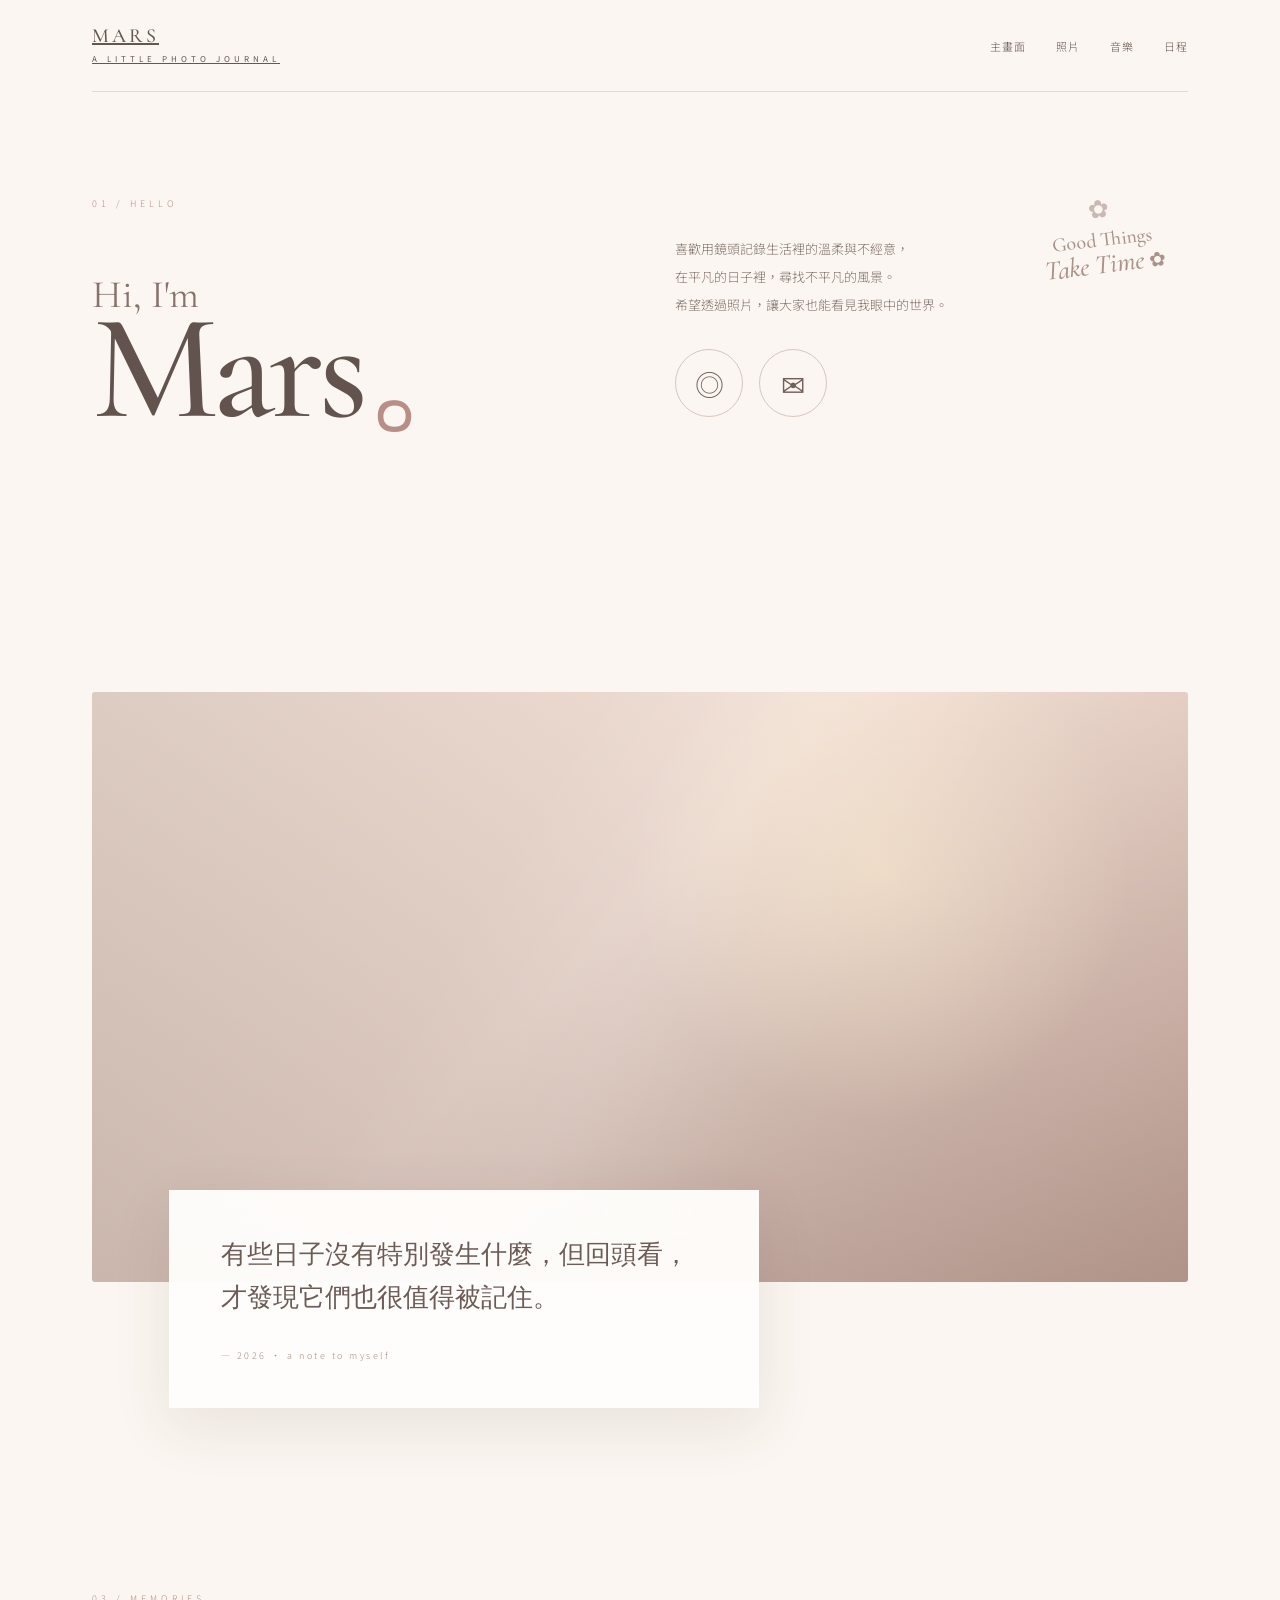
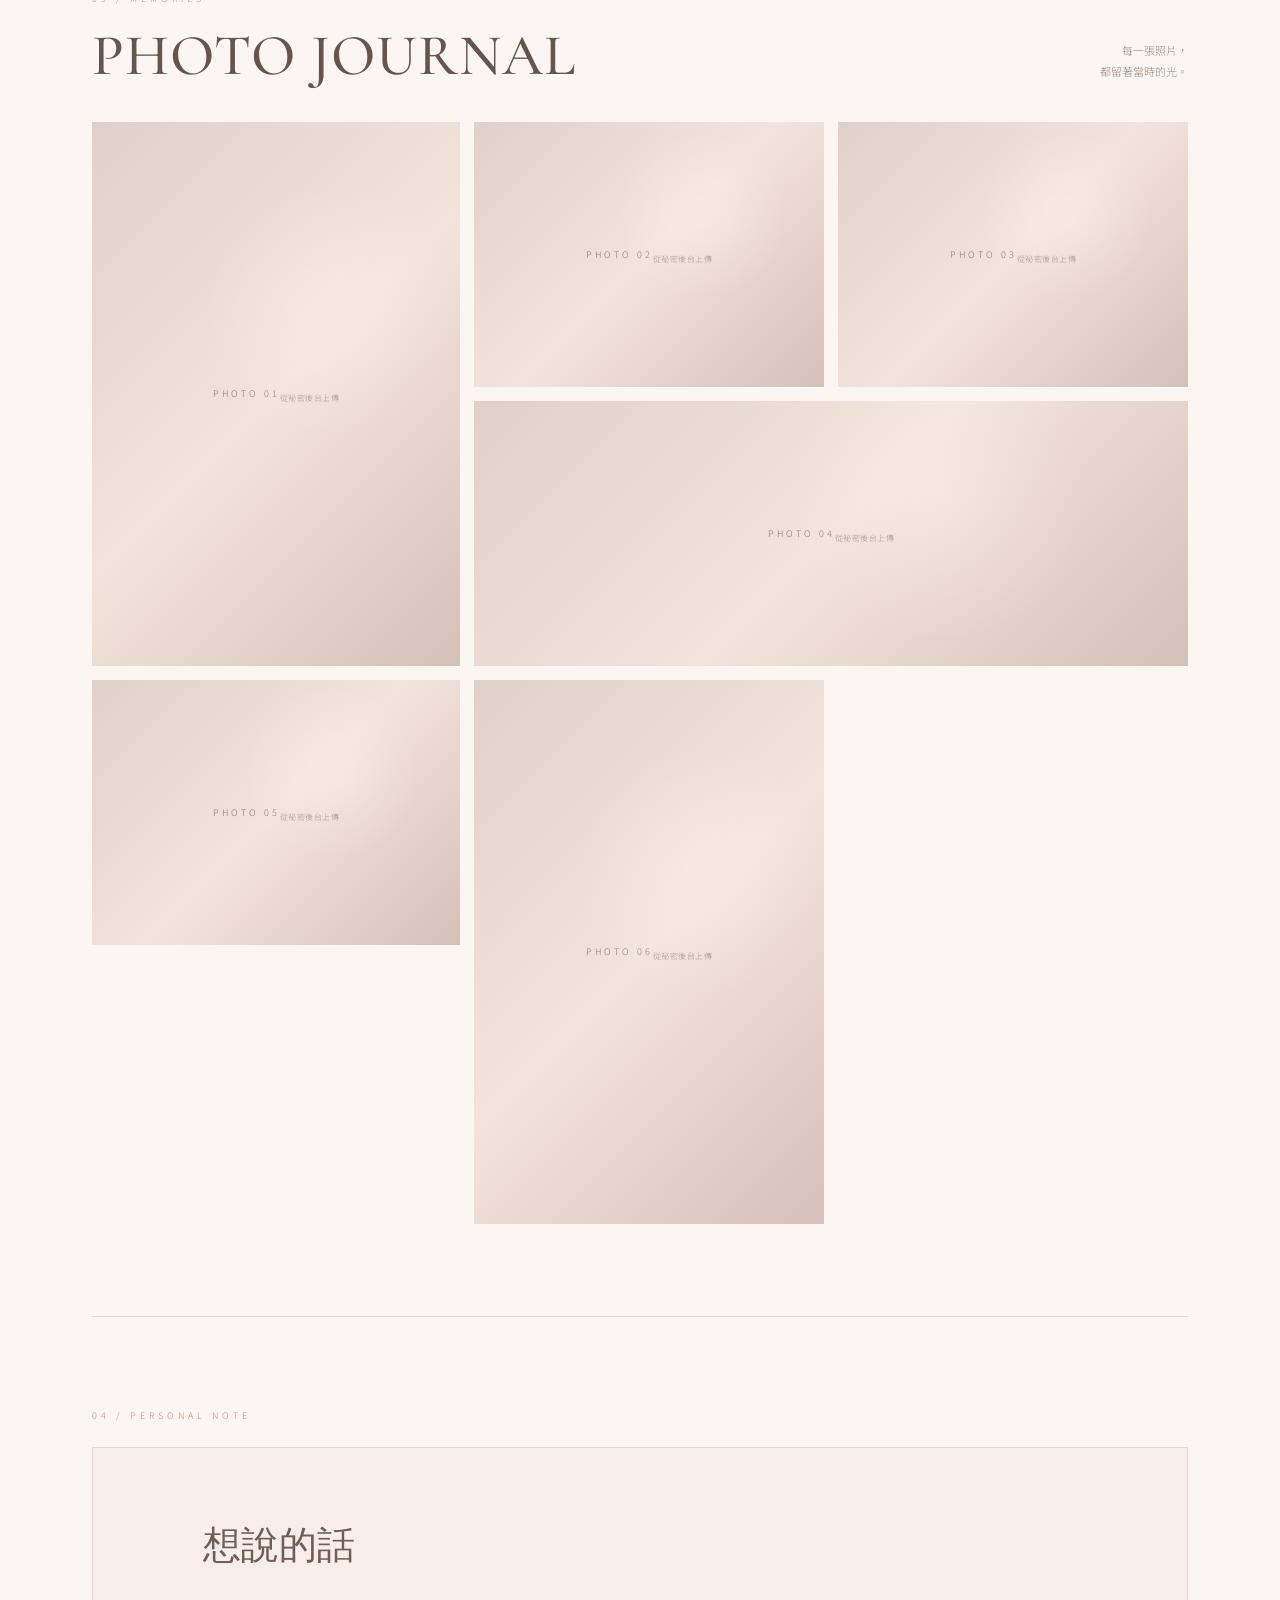
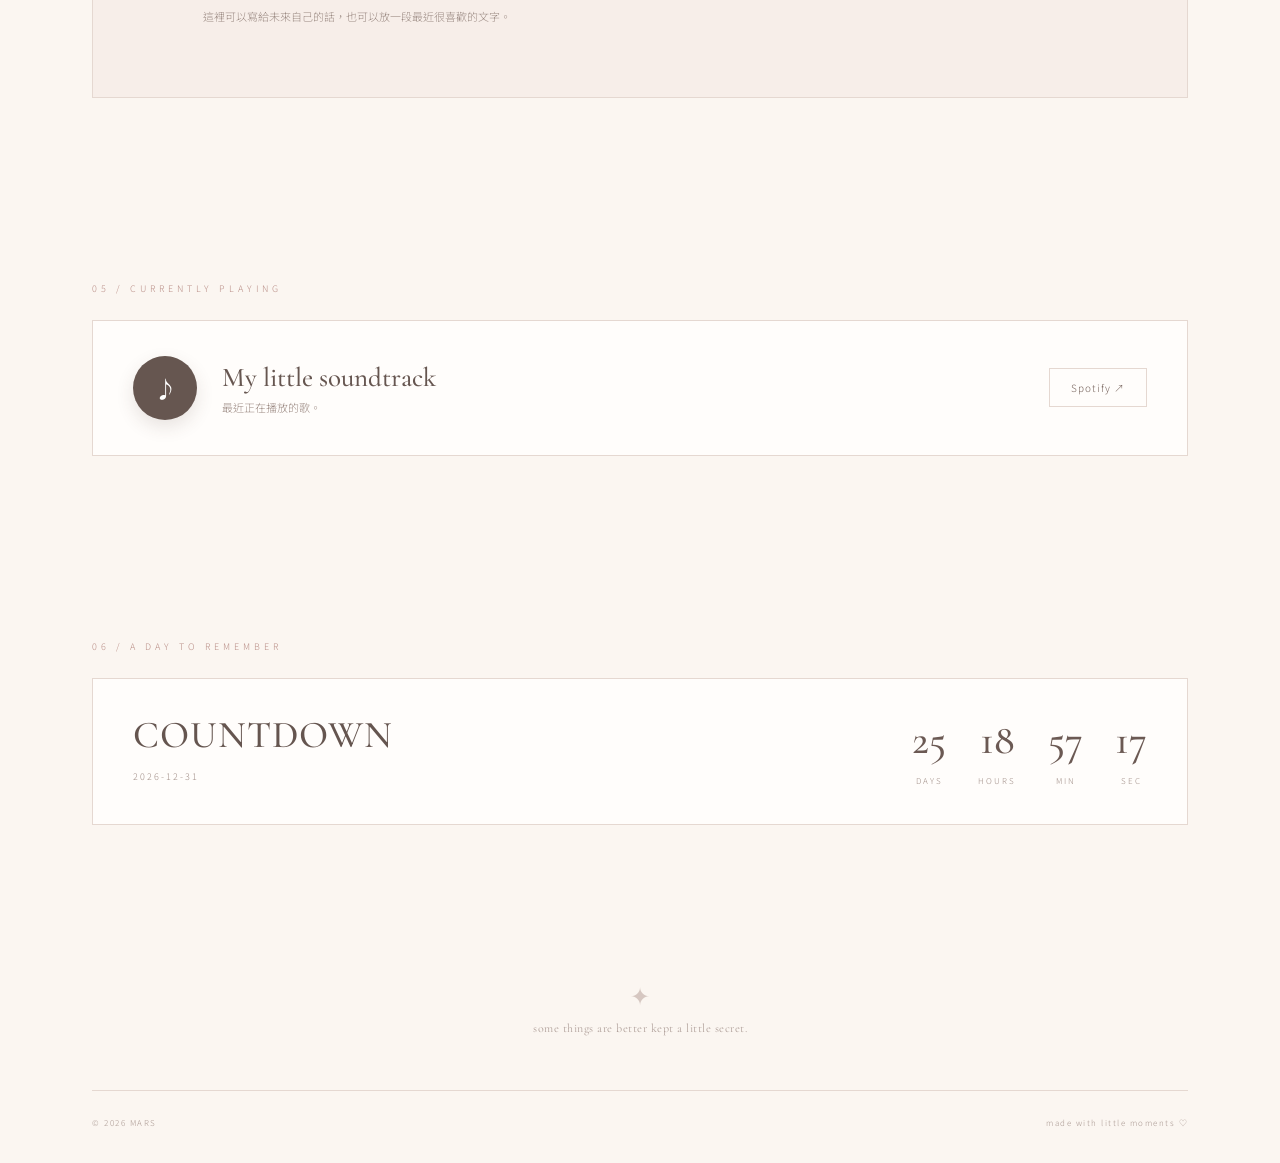
==== commit a655e319: "Use fresh admin login script to bypass cached JavaScript" ====
--- a/index.html
+++ b/index.html
@@ -10,130 +10,27 @@
 <body>
 <div class="page">
 <header>
-  <a class="brand" href="#">
-    MARS
-    <small>A LITTLE PHOTO JOURNAL</small>
-  </a>
+  <a class="brand" href="#">MARS<small>A LITTLE PHOTO JOURNAL</small></a>
   <nav>
-    <a href="#about">主畫面</a>
-    <a href="#photos">照片</a>
-    <a href="#music">音樂</a>
-    <a href="#schedule">日程</a>
+    <a href="#about">主畫面</a><a href="#photos">照片</a><a href="#music">音樂</a><a href="#schedule">日程</a>
   </nav>
 </header>
 <main>
 <section id="about" class="intro">
   <div class="eyebrow">01 / HELLO</div>
-  <div class="introGrid">
-    <div>
-      <p class="hi">Hi, I'm</p>
-      <h1 id="name">Mars<span>。</span></h1>
-    </div>
-    <div class="introText">
-      <p id="introText">
-        喜歡用鏡頭記錄生活裡的溫柔與不經意，<br>
-        在平凡的日子裡，尋找不平凡的風景。<br>
-        希望透過照片，讓大家也能看見我眼中的世界。
-      </p>
-      <div class="socials">
-        <a id="instagramLink" class="social" href="https://www.instagram.com/_oso7.m4r5/" target="_blank" rel="noopener" aria-label="Instagram">◎</a>
-        <a id="emailLink" class="social" href="mailto:marsmars1000507@gmail.com" aria-label="Email">✉</a>
-      </div>
-    </div>
-  </div>
+  <div class="introGrid"><div><p class="hi">Hi, I'm</p><h1 id="name">Mars<span>。</span></h1></div><div class="introText"><p id="introText">喜歡用鏡頭記錄生活裡的溫柔與不經意，<br>在平凡的日子裡，尋找不平凡的風景。<br>希望透過照片，讓大家也能看見我眼中的世界。</p><div class="socials"><a id="instagramLink" class="social" href="https://www.instagram.com/_oso7.m4r5/" target="_blank" rel="noopener" aria-label="Instagram">◎</a><a id="emailLink" class="social" href="mailto:marsmars1000507@gmail.com" aria-label="Email">✉</a></div></div></div>
   <div class="flower">Good Things<br><i>Take Time</i> ✿</div>
 </section>
-
-<section class="hero">
-  <div id="heroPhoto" class="heroPhoto">
-    <div>
-      YOUR MAIN PHOTO
-      <small>從後台放入你的主視覺照片</small>
-    </div>
-  </div>
-  <div class="quote">
-    <p id="quoteText">有些日子沒有特別發生什麼，但回頭看，才發現它們也很值得被記住。</p>
-    <small id="quoteAuthor">— 2026 · a note to myself</small>
-  </div>
-</section>
-
-<section id="photos">
-  <div class="head">
-    <div>
-      <div class="eyebrow">03 / MEMORIES</div>
-      <h2>PHOTO JOURNAL</h2>
-    </div>
-    <p>每一張照片，<br>都留著當時的光。</p>
-  </div>
-  <div id="photoGrid" class="grid">
-    <div class="photo tall">PHOTO 01<small>從祕密後台上傳</small></div>
-    <div class="photo">PHOTO 02<small>從祕密後台上傳</small></div>
-    <div class="photo">PHOTO 03<small>從祕密後台上傳</small></div>
-    <div class="photo wide">PHOTO 04<small>從祕密後台上傳</small></div>
-    <div class="photo">PHOTO 05<small>從祕密後台上傳</small></div>
-    <div class="photo tall">PHOTO 06<small>從祕密後台上傳</small></div>
-  </div>
-</section>
-
-<section id="note" class="note">
-  <div class="eyebrow">04 / PERSONAL NOTE</div>
-  <div class="noteBox">
-    <p>想說的話</p>
-    <small>這裡可以寫給未來自己的話，也可以放一段最近很喜歡的文字。</small>
-  </div>
-</section>
-
-<section id="music">
-  <div class="eyebrow">05 / CURRENTLY PLAYING</div>
-  <div class="music">
-    <div class="record">♪</div>
-    <div>
-      <h3 id="musicTitle">My little soundtrack</h3>
-      <p id="musicDescription">最近正在播放的歌。</p>
-    </div>
-    <a id="spotifyLink" href="#" class="musicBtn" target="_blank" rel="noopener">Spotify ↗</a>
-  </div>
-</section>
-
-<section id="schedule">
-  <div class="eyebrow">06 / A DAY TO REMEMBER</div>
-  <div class="count">
-    <div>
-      <h2>COUNTDOWN</h2>
-      <small id="countdownDateLabel">2026-12-31</small>
-    </div>
-    <div class="nums">
-      <div><b id="d">0</b><small>DAYS</small></div>
-      <div><b id="h">00</b><small>HOURS</small></div>
-      <div><b id="m">00</b><small>MIN</small></div>
-      <div><b id="s">00</b><small>SEC</small></div>
-    </div>
-  </div>
-</section>
-
-<section class="secret">
-  <button id="secretBtn" aria-label="Private editor">✦</button>
-  <p>some things are better kept a little secret.</p>
-</section>
+<section class="hero"><div id="heroPhoto" class="heroPhoto"><div>YOUR MAIN PHOTO<small>從後台放入你的主視覺照片</small></div></div><div class="quote"><p id="quoteText">有些日子沒有特別發生什麼，但回頭看，才發現它們也很值得被記住。</p><small id="quoteAuthor">— 2026 · a note to myself</small></div></section>
+<section id="photos"><div class="head"><div><div class="eyebrow">03 / MEMORIES</div><h2>PHOTO JOURNAL</h2></div><p>每一張照片，<br>都留著當時的光。</p></div><div id="photoGrid" class="grid"><div class="photo tall">PHOTO 01<small>從祕密後台上傳</small></div><div class="photo">PHOTO 02<small>從祕密後台上傳</small></div><div class="photo">PHOTO 03<small>從祕密後台上傳</small></div><div class="photo wide">PHOTO 04<small>從祕密後台上傳</small></div><div class="photo">PHOTO 05<small>從祕密後台上傳</small></div><div class="photo tall">PHOTO 06<small>從祕密後台上傳</small></div></div></section>
+<section id="note" class="note"><div class="eyebrow">04 / PERSONAL NOTE</div><div class="noteBox"><p>想說的話</p><small>這裡可以寫給未來自己的話，也可以放一段最近很喜歡的文字。</small></div></section>
+<section id="music"><div class="eyebrow">05 / CURRENTLY PLAYING</div><div class="music"><div class="record">♪</div><div><h3 id="musicTitle">My little soundtrack</h3><p id="musicDescription">最近正在播放的歌。</p></div><a id="spotifyLink" href="#" class="musicBtn" target="_blank" rel="noopener">Spotify ↗</a></div></section>
+<section id="schedule"><div class="eyebrow">06 / A DAY TO REMEMBER</div><div class="count"><div><h2>COUNTDOWN</h2><small id="countdownDateLabel">2026-12-31</small></div><div class="nums"><div><b id="d">0</b><small>DAYS</small></div><div><b id="h">00</b><small>HOURS</small></div><div><b id="m">00</b><small>MIN</small></div><div><b id="s">00</b><small>SEC</small></div></div></div></section>
+<section class="secret"><button id="secretBtn" aria-label="Private editor">✦</button><p>some things are better kept a little secret.</p></section>
 </main>
-
-<footer>
-  <span>© 2026 MARS</span>
-  <span>made with little moments ♡</span>
-</footer>
+<footer><span>© 2026 MARS</span><span>made with little moments ♡</span></footer>
 </div>
-
-<div id="modal" class="modal hidden">
-  <div class="modalBox">
-    <button id="close" aria-label="Close">×</button>
-    <div class="eyebrow">PRIVATE AREA</div>
-    <h2>Welcome back.</h2>
-    <p>輸入密碼進入編輯區</p>
-    <input id="pw" type="password" placeholder="Password" autocomplete="current-password">
-    <button id="enter">Enter</button>
-    <div id="err"></div>
-  </div>
-</div>
-<script src="script.js"></script>
+<div id="modal" class="modal hidden"><div class="modalBox"><button id="close" aria-label="Close">×</button><div class="eyebrow">PRIVATE AREA</div><h2>Welcome back.</h2><p>輸入密碼進入編輯區</p><input id="pw" type="password" placeholder="Password" autocomplete="current-password"><button id="enter">Enter</button><div id="err"></div></div></div>
+<script src="script-v10.js?v=20260912"></script>
 </body>
 </html>
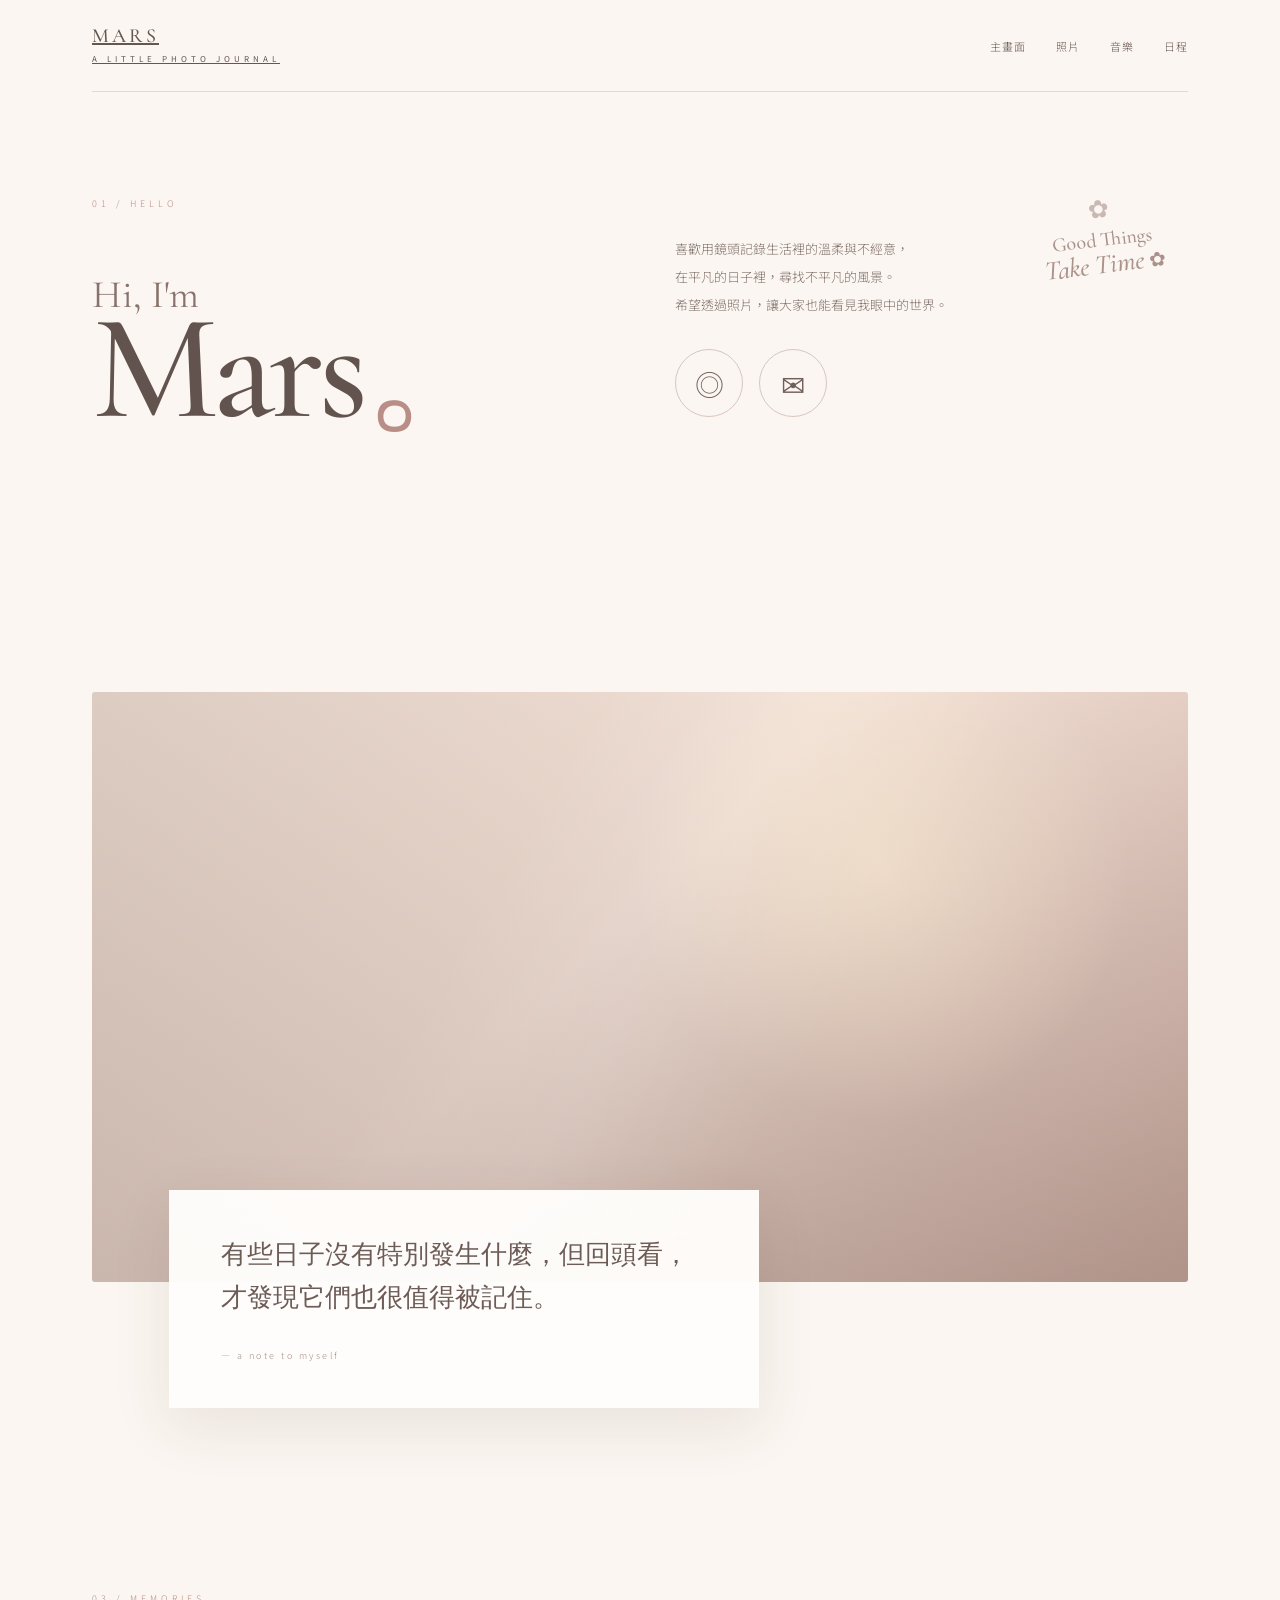
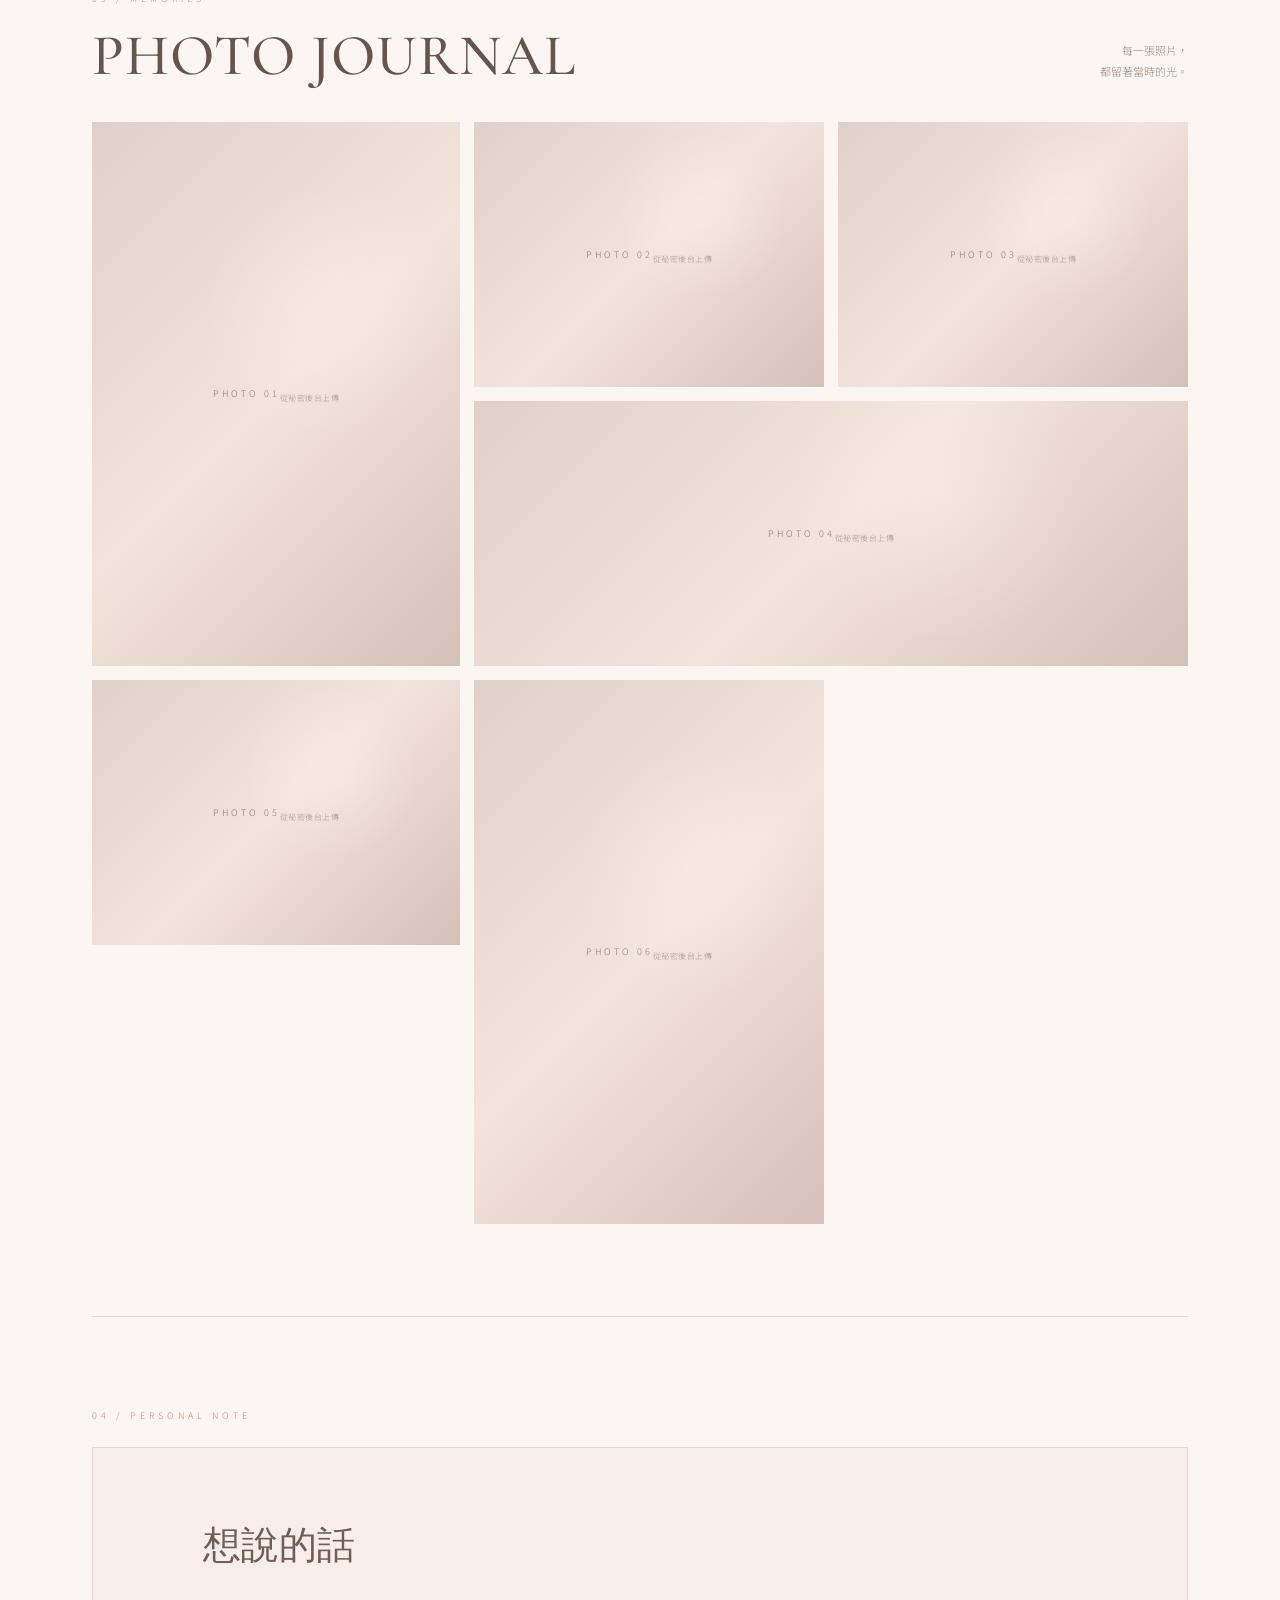
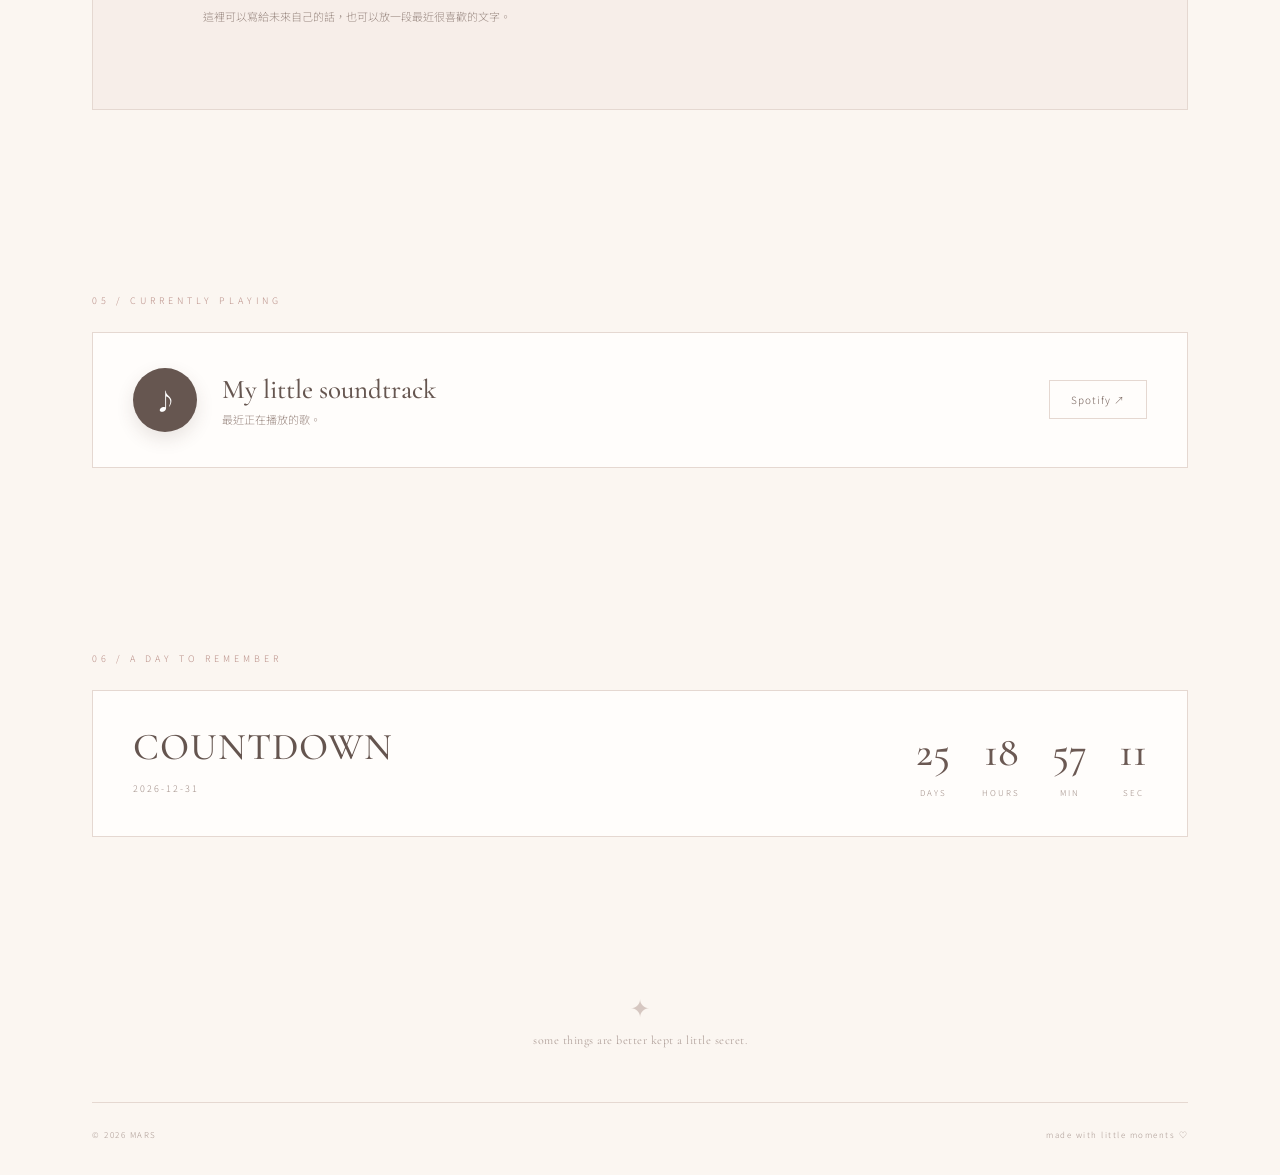
==== commit cfdabeeb: "Add editable note fields and refresh homepage script" ====
--- a/index.html
+++ b/index.html
@@ -9,28 +9,16 @@
 </head>
 <body>
 <div class="page">
-<header>
-  <a class="brand" href="#">MARS<small>A LITTLE PHOTO JOURNAL</small></a>
-  <nav>
-    <a href="#about">主畫面</a><a href="#photos">照片</a><a href="#music">音樂</a><a href="#schedule">日程</a>
-  </nav>
-</header>
+<header><a class="brand" href="#">MARS<small>A LITTLE PHOTO JOURNAL</small></a><nav><a href="#about">主畫面</a><a href="#photos">照片</a><a href="#music">音樂</a><a href="#schedule">日程</a></nav></header>
 <main>
-<section id="about" class="intro">
-  <div class="eyebrow">01 / HELLO</div>
-  <div class="introGrid"><div><p class="hi">Hi, I'm</p><h1 id="name">Mars<span>。</span></h1></div><div class="introText"><p id="introText">喜歡用鏡頭記錄生活裡的溫柔與不經意，<br>在平凡的日子裡，尋找不平凡的風景。<br>希望透過照片，讓大家也能看見我眼中的世界。</p><div class="socials"><a id="instagramLink" class="social" href="https://www.instagram.com/_oso7.m4r5/" target="_blank" rel="noopener" aria-label="Instagram">◎</a><a id="emailLink" class="social" href="mailto:marsmars1000507@gmail.com" aria-label="Email">✉</a></div></div></div>
-  <div class="flower">Good Things<br><i>Take Time</i> ✿</div>
-</section>
-<section class="hero"><div id="heroPhoto" class="heroPhoto"><div>YOUR MAIN PHOTO<small>從後台放入你的主視覺照片</small></div></div><div class="quote"><p id="quoteText">有些日子沒有特別發生什麼，但回頭看，才發現它們也很值得被記住。</p><small id="quoteAuthor">— 2026 · a note to myself</small></div></section>
+<section id="about" class="intro"><div class="eyebrow">01 / HELLO</div><div class="introGrid"><div><p class="hi">Hi, I'm</p><h1 id="name">Mars<span>。</span></h1></div><div class="introText"><p id="introText">喜歡用鏡頭記錄生活裡的溫柔與不經意，<br>在平凡的日子裡，尋找不平凡的風景。<br>希望透過照片，讓大家也能看見我眼中的世界。</p><div class="socials"><a id="instagramLink" class="social" href="https://www.instagram.com/_oso7.m4r5/" target="_blank" rel="noopener">◎</a><a id="emailLink" class="social" href="mailto:marsmars1000507@gmail.com">✉</a></div></div></div><div class="flower">Good Things<br><i>Take Time</i> ✿</div></section>
+<section class="hero"><div id="heroPhoto" class="heroPhoto"><div>YOUR MAIN PHOTO<small>從後台放入你的主視覺照片</small></div></div><div class="quote"><p id="quoteText">有些日子沒有特別發生什麼，但回頭看，才發現它們也很值得被記住。</p><small id="quoteAuthor">— a note to myself</small></div></section>
 <section id="photos"><div class="head"><div><div class="eyebrow">03 / MEMORIES</div><h2>PHOTO JOURNAL</h2></div><p>每一張照片，<br>都留著當時的光。</p></div><div id="photoGrid" class="grid"><div class="photo tall">PHOTO 01<small>從祕密後台上傳</small></div><div class="photo">PHOTO 02<small>從祕密後台上傳</small></div><div class="photo">PHOTO 03<small>從祕密後台上傳</small></div><div class="photo wide">PHOTO 04<small>從祕密後台上傳</small></div><div class="photo">PHOTO 05<small>從祕密後台上傳</small></div><div class="photo tall">PHOTO 06<small>從祕密後台上傳</small></div></div></section>
-<section id="note" class="note"><div class="eyebrow">04 / PERSONAL NOTE</div><div class="noteBox"><p>想說的話</p><small>這裡可以寫給未來自己的話，也可以放一段最近很喜歡的文字。</small></div></section>
+<section id="note" class="note"><div class="eyebrow">04 / PERSONAL NOTE</div><div class="noteBox"><p id="noteTitle">想說的話</p><small id="noteText">這裡可以寫給未來自己的話，也可以放一段最近很喜歡的文字。</small><small id="noteSmall" style="display:block;margin-top:12px"></small></div></section>
 <section id="music"><div class="eyebrow">05 / CURRENTLY PLAYING</div><div class="music"><div class="record">♪</div><div><h3 id="musicTitle">My little soundtrack</h3><p id="musicDescription">最近正在播放的歌。</p></div><a id="spotifyLink" href="#" class="musicBtn" target="_blank" rel="noopener">Spotify ↗</a></div></section>
 <section id="schedule"><div class="eyebrow">06 / A DAY TO REMEMBER</div><div class="count"><div><h2>COUNTDOWN</h2><small id="countdownDateLabel">2026-12-31</small></div><div class="nums"><div><b id="d">0</b><small>DAYS</small></div><div><b id="h">00</b><small>HOURS</small></div><div><b id="m">00</b><small>MIN</small></div><div><b id="s">00</b><small>SEC</small></div></div></div></section>
 <section class="secret"><button id="secretBtn" aria-label="Private editor">✦</button><p>some things are better kept a little secret.</p></section>
-</main>
-<footer><span>© 2026 MARS</span><span>made with little moments ♡</span></footer>
-</div>
+</main><footer><span>© 2026 MARS</span><span>made with little moments ♡</span></footer></div>
 <div id="modal" class="modal hidden"><div class="modalBox"><button id="close" aria-label="Close">×</button><div class="eyebrow">PRIVATE AREA</div><h2>Welcome back.</h2><p>輸入密碼進入編輯區</p><input id="pw" type="password" placeholder="Password" autocomplete="current-password"><button id="enter">Enter</button><div id="err"></div></div></div>
-<script src="script-v10.js?v=20260912"></script>
-</body>
-</html>+<script src="script-v10.js?v=20260915"></script>
+</body></html>
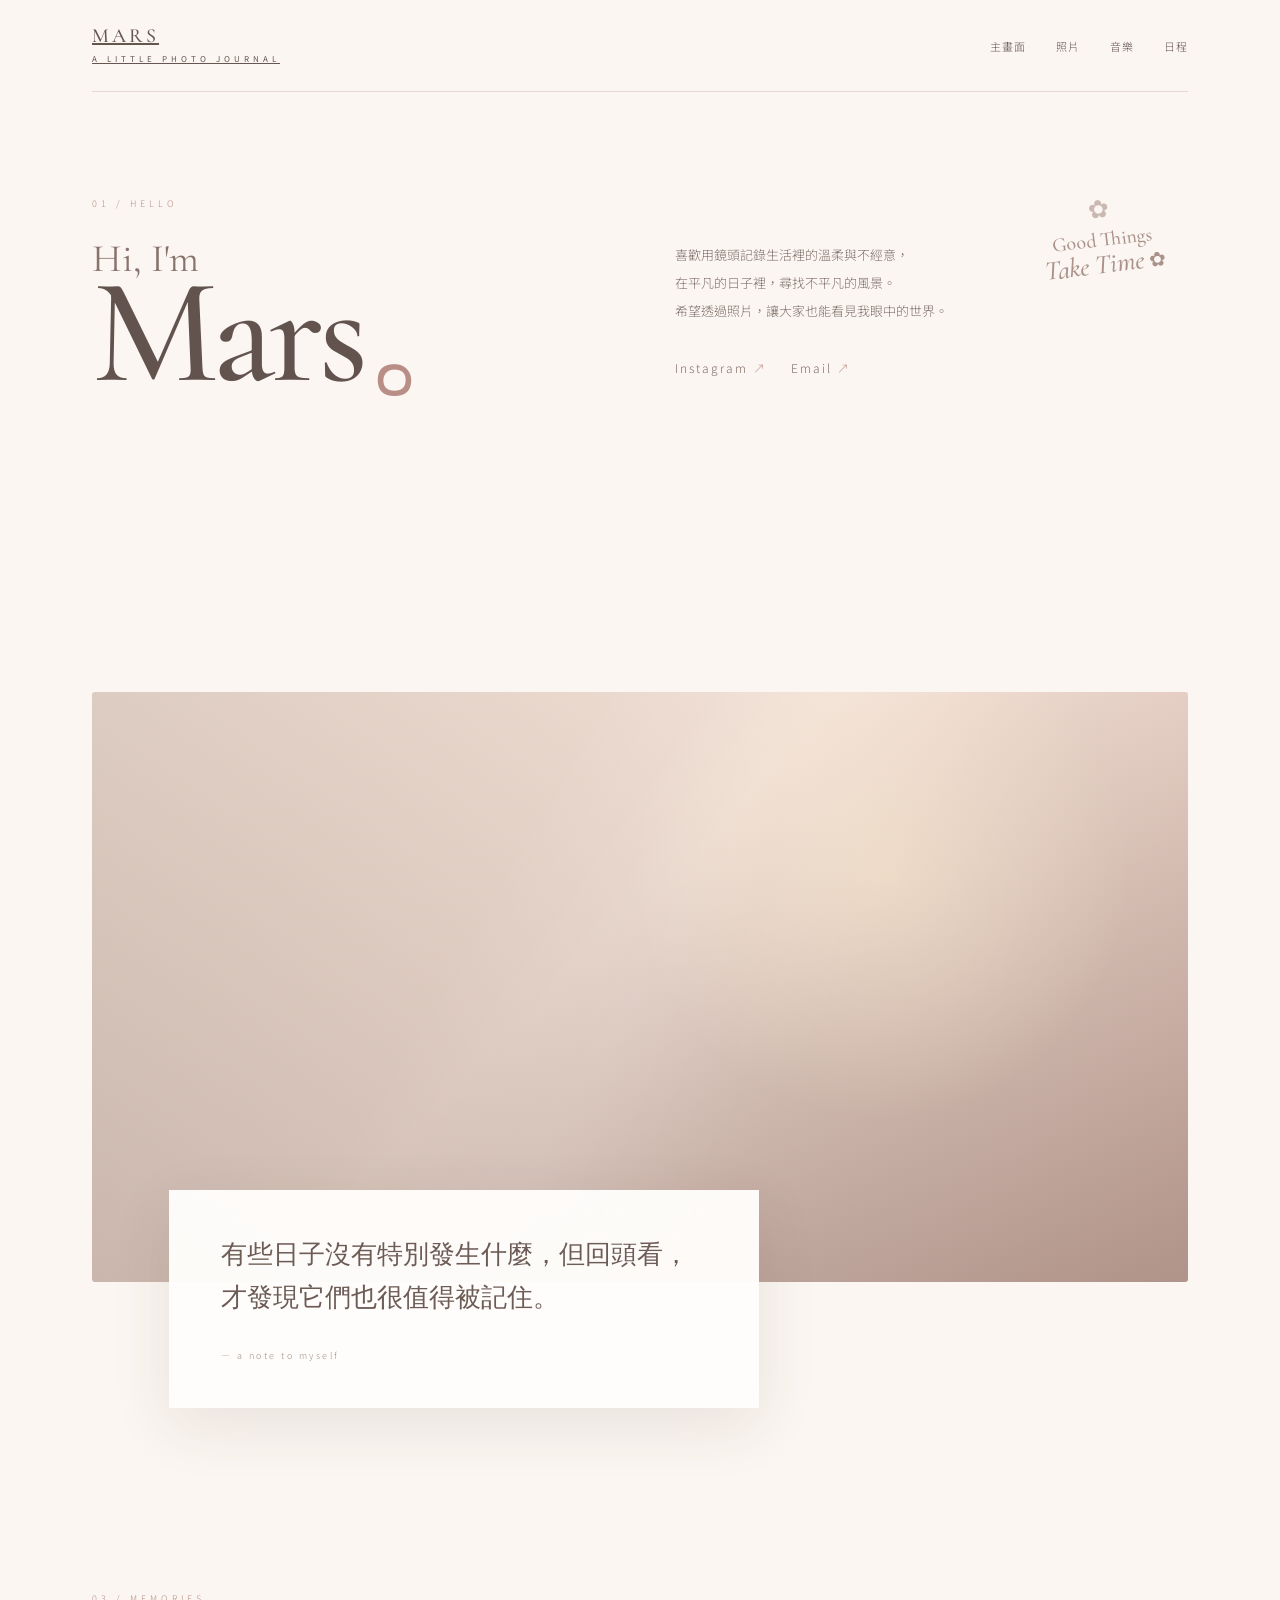
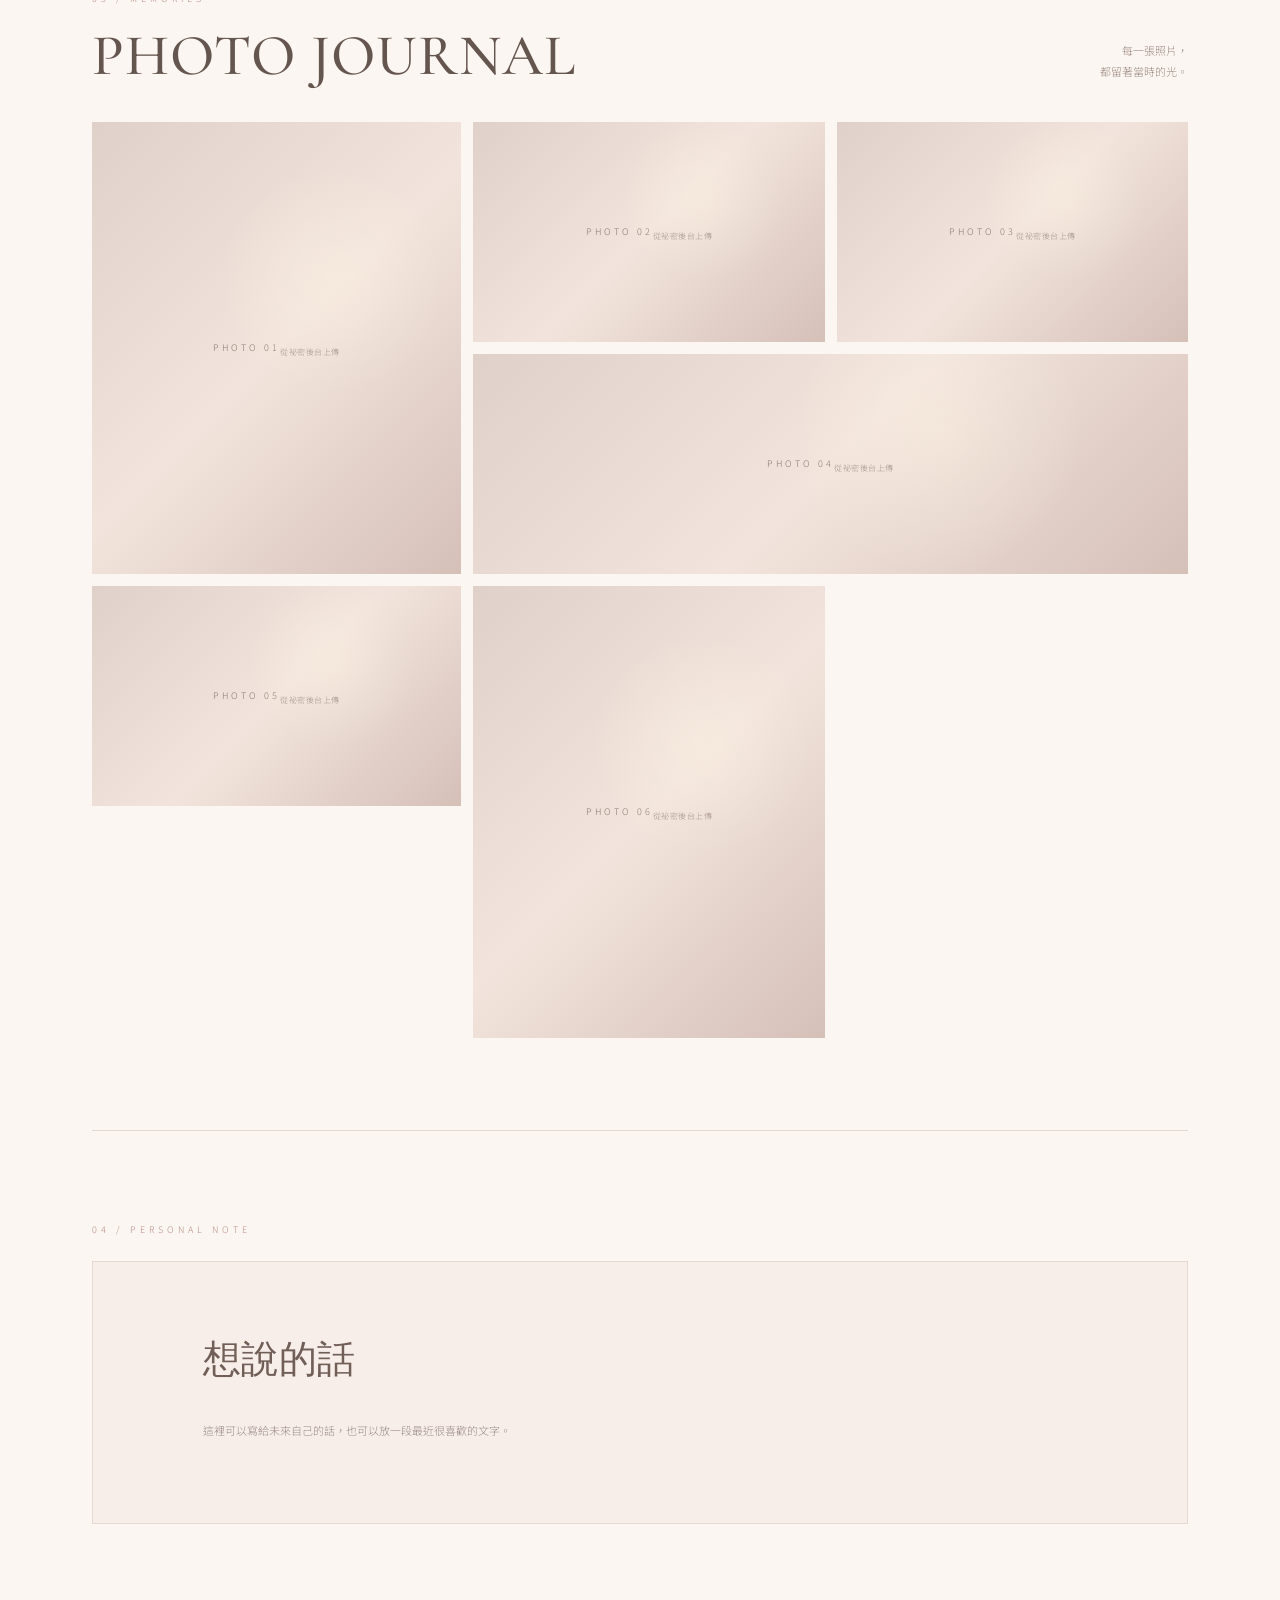
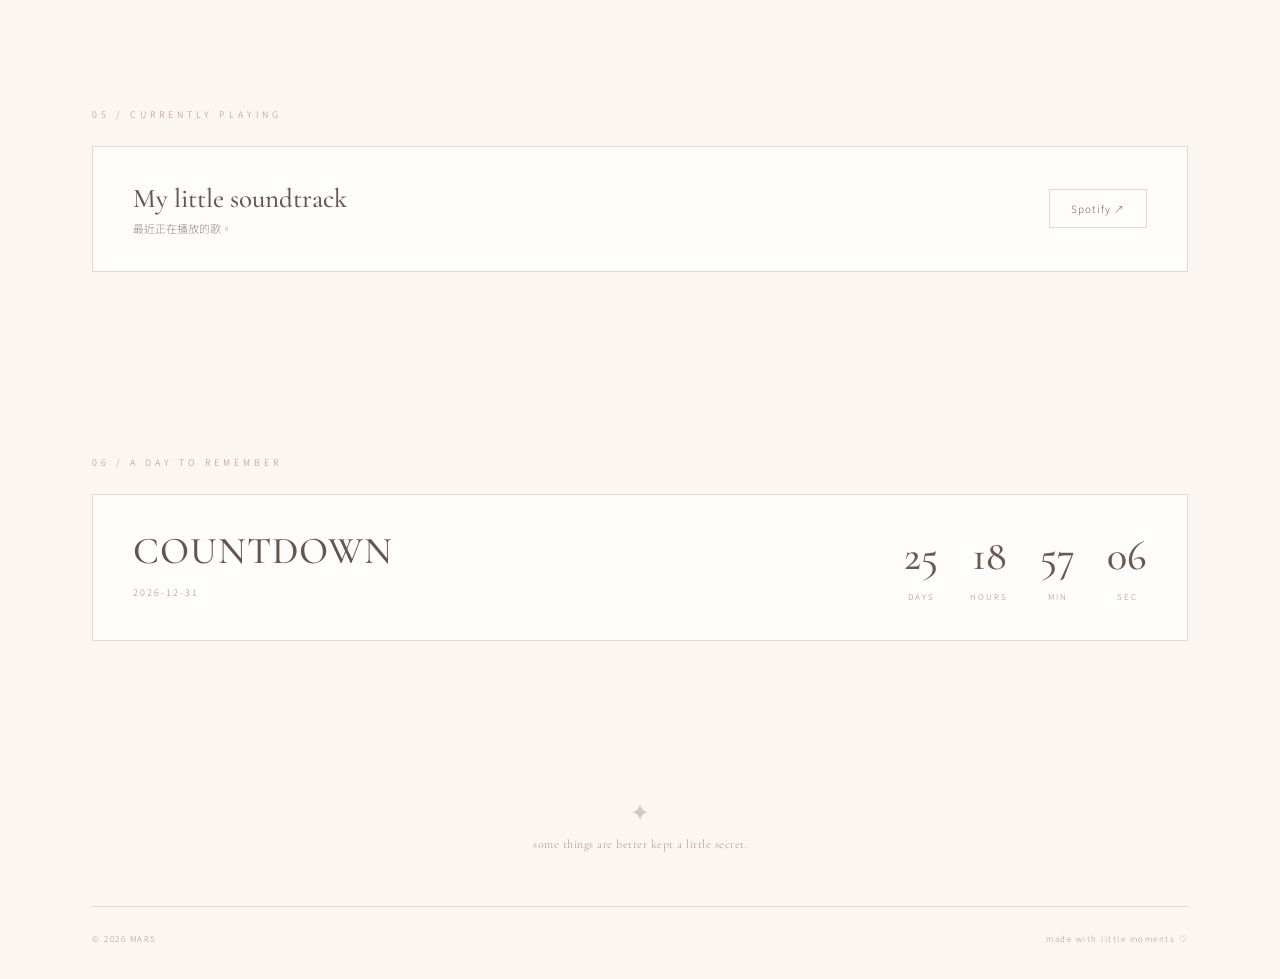
==== commit b2c024a1: "Refine social links and photo/music layout" ====
--- a/index.html
+++ b/index.html
@@ -6,12 +6,32 @@
 <meta name="description" content="Mars · A Little Photo Journal">
 <title>Mars · A Little Photo Journal</title>
 <link rel="stylesheet" href="style.css">
+<style>
+/* V10 refinements */
+.socials{gap:24px;margin-top:30px;align-items:center}
+.social{width:auto!important;height:auto!important;border:0!important;border-radius:0!important;display:block!important;padding:0!important;color:#806d66!important;font-size:12px!important;letter-spacing:2px;text-decoration:none!important;background:none!important;transform:none!important}
+.social::after{content:' ↗';color:#b98e87;transition:.25s}
+.social:hover{color:#b98e87!important}
+.social:hover::after{padding-left:3px}
+.grid{grid-auto-rows:220px!important;gap:12px!important}
+.photoCard{min-height:0!important}
+.photoCard>img{width:100%!important;height:100%!important;object-fit:cover!important;display:block!important}
+.photoInfo{max-width:calc(100% - 20px)}
+.music{position:relative;min-height:112px}
+.music .record{display:none}
+@media(max-width:760px){
+  .socials{gap:18px}
+  .social{font-size:11px!important}
+  .grid{grid-auto-rows:175px!important;gap:9px!important}
+  .photoInfo{max-width:calc(100% - 14px)}
+}
+</style>
 </head>
 <body>
 <div class="page">
 <header><a class="brand" href="#">MARS<small>A LITTLE PHOTO JOURNAL</small></a><nav><a href="#about">主畫面</a><a href="#photos">照片</a><a href="#music">音樂</a><a href="#schedule">日程</a></nav></header>
 <main>
-<section id="about" class="intro"><div class="eyebrow">01 / HELLO</div><div class="introGrid"><div><p class="hi">Hi, I'm</p><h1 id="name">Mars<span>。</span></h1></div><div class="introText"><p id="introText">喜歡用鏡頭記錄生活裡的溫柔與不經意，<br>在平凡的日子裡，尋找不平凡的風景。<br>希望透過照片，讓大家也能看見我眼中的世界。</p><div class="socials"><a id="instagramLink" class="social" href="https://www.instagram.com/_oso7.m4r5/" target="_blank" rel="noopener">◎</a><a id="emailLink" class="social" href="mailto:marsmars1000507@gmail.com">✉</a></div></div></div><div class="flower">Good Things<br><i>Take Time</i> ✿</div></section>
+<section id="about" class="intro"><div class="eyebrow">01 / HELLO</div><div class="introGrid"><div><p class="hi">Hi, I'm</p><h1 id="name">Mars<span>。</span></h1></div><div class="introText"><p id="introText">喜歡用鏡頭記錄生活裡的溫柔與不經意，<br>在平凡的日子裡，尋找不平凡的風景。<br>希望透過照片，讓大家也能看見我眼中的世界。</p><div class="socials"><a id="instagramLink" class="social" href="https://www.instagram.com/_oso7.m4r5/" target="_blank" rel="noopener">Instagram</a><a id="emailLink" class="social" href="mailto:marsmars1000507@gmail.com">Email</a></div></div></div><div class="flower">Good Things<br><i>Take Time</i> ✿</div></section>
 <section class="hero"><div id="heroPhoto" class="heroPhoto"><div>YOUR MAIN PHOTO<small>從後台放入你的主視覺照片</small></div></div><div class="quote"><p id="quoteText">有些日子沒有特別發生什麼，但回頭看，才發現它們也很值得被記住。</p><small id="quoteAuthor">— a note to myself</small></div></section>
 <section id="photos"><div class="head"><div><div class="eyebrow">03 / MEMORIES</div><h2>PHOTO JOURNAL</h2></div><p>每一張照片，<br>都留著當時的光。</p></div><div id="photoGrid" class="grid"><div class="photo tall">PHOTO 01<small>從祕密後台上傳</small></div><div class="photo">PHOTO 02<small>從祕密後台上傳</small></div><div class="photo">PHOTO 03<small>從祕密後台上傳</small></div><div class="photo wide">PHOTO 04<small>從祕密後台上傳</small></div><div class="photo">PHOTO 05<small>從祕密後台上傳</small></div><div class="photo tall">PHOTO 06<small>從祕密後台上傳</small></div></div></section>
 <section id="note" class="note"><div class="eyebrow">04 / PERSONAL NOTE</div><div class="noteBox"><p id="noteTitle">想說的話</p><small id="noteText">這裡可以寫給未來自己的話，也可以放一段最近很喜歡的文字。</small><small id="noteSmall" style="display:block;margin-top:12px"></small></div></section>
@@ -20,5 +40,5 @@
 <section class="secret"><button id="secretBtn" aria-label="Private editor">✦</button><p>some things are better kept a little secret.</p></section>
 </main><footer><span>© 2026 MARS</span><span>made with little moments ♡</span></footer></div>
 <div id="modal" class="modal hidden"><div class="modalBox"><button id="close" aria-label="Close">×</button><div class="eyebrow">PRIVATE AREA</div><h2>Welcome back.</h2><p>輸入密碼進入編輯區</p><input id="pw" type="password" placeholder="Password" autocomplete="current-password"><button id="enter">Enter</button><div id="err"></div></div></div>
-<script src="script-v10.js?v=20260915"></script>
+<script src="script-v10.js?v=20260915b"></script>
 </body></html>
